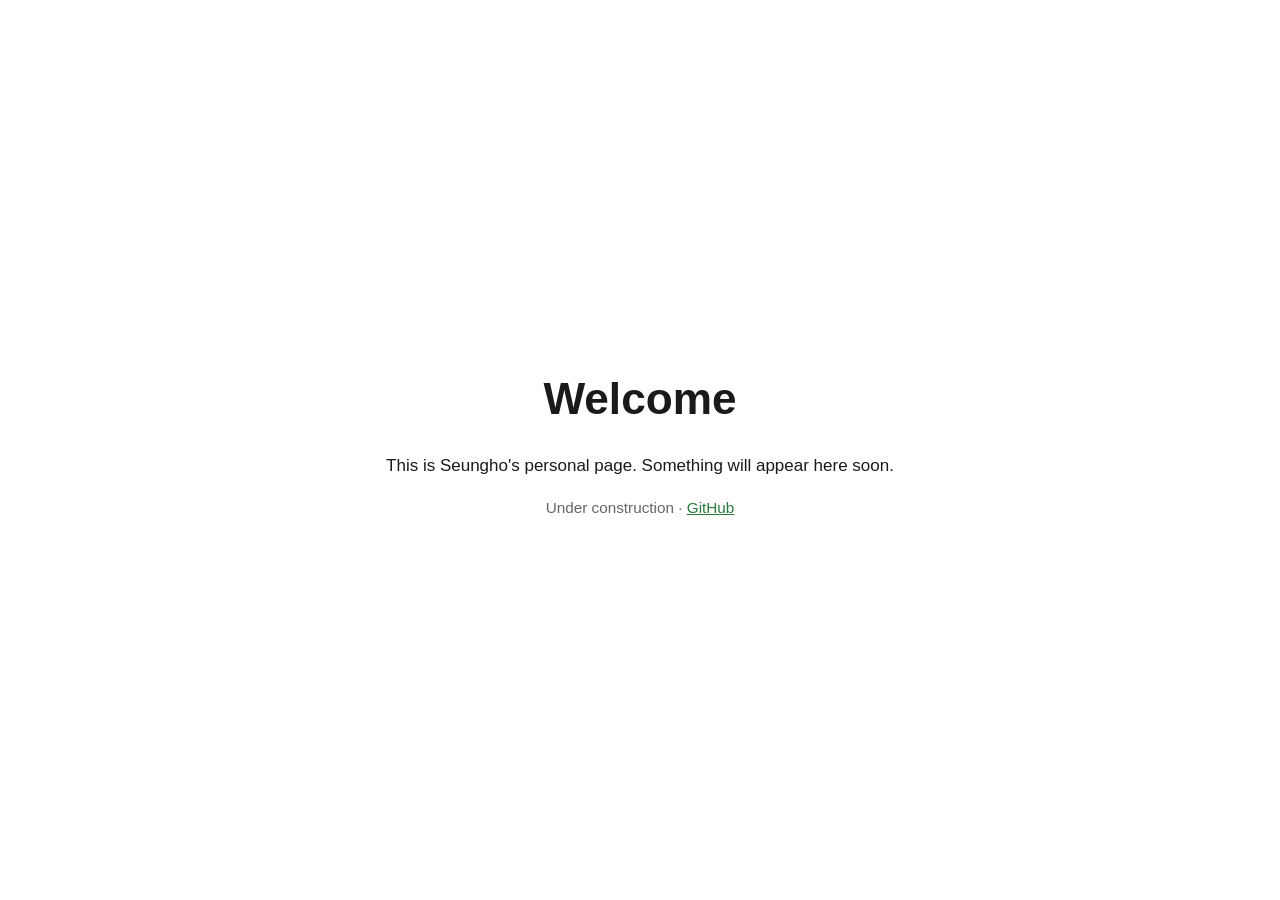
==== index.html @ 548325c8 "Replace scaffold with welcome placeholder page Co-Authored-By: Claude Fable 5.1 <noreply@anthropic.c" ====
<!doctype html>
<html lang="en">
<head>
  <meta charset="utf-8">
  <meta name="viewport" content="width=device-width, initial-scale=1">
  <title>Welcome</title>
  <link rel="stylesheet" href="style.css">
</head>
<body class="welcome">
  <main>
    <h1>Welcome</h1>
    <p>This is Seungho's personal page. Something will appear here soon.</p>
    <p class="muted">Under construction · <a href="https://github.com/wckorealsh">GitHub</a></p>
  </main>
</body>
</html>
---- style.css ----
:root {
  --bg: #ffffff;
  --fg: #1a1a1a;
  --muted: #666;
  --accent: #2b7a3d;
  --card: #f6f7f8;
  --border: #e3e5e8;
}
@media (prefers-color-scheme: dark) {
  :root {
    --bg: #111317;
    --fg: #e8e8e8;
    --muted: #9aa0a6;
    --accent: #6cc786;
    --card: #1b1e24;
    --border: #2a2e36;
  }
}

* { box-sizing: border-box; }
html { font-size: 17px; }
body {
  margin: 0;
  font-family: -apple-system, BlinkMacSystemFont, "Segoe UI", Roboto, Helvetica, Arial, sans-serif;
  line-height: 1.6;
  color: var(--fg);
  background: var(--bg);
}

header, main, footer {
  max-width: 44rem;
  margin: 0 auto;
  padding: 0 1.25rem;
}
header { padding-top: 3rem; }
h1 { margin: 0 0 .25rem; font-size: 2.2rem; }
.tagline { margin: 0 0 1rem; color: var(--muted); }
nav a { margin-right: 1.25rem; color: var(--accent); text-decoration: none; font-weight: 500; }
nav a:hover { text-decoration: underline; }

section { padding: 2rem 0 0; }
h2 { font-size: 1.35rem; margin: 0 0 .75rem; padding-bottom: .35rem; border-bottom: 1px solid var(--border); }
h3 { margin: 0 0 .25rem; font-size: 1.05rem; }
a { color: var(--accent); }

.cards { list-style: none; padding: 0; margin: 0; display: grid; gap: 1rem; grid-template-columns: repeat(auto-fit, minmax(16rem, 1fr)); }
.cards li { background: var(--card); border: 1px solid var(--border); border-radius: 8px; padding: 1rem; }
.cards p { margin: 0 0 .5rem; color: var(--muted); }

.links { list-style: none; padding: 0; margin: 0; display: flex; gap: 1.5rem; flex-wrap: wrap; }

footer { padding: 3rem 1.25rem 2rem; color: var(--muted); font-size: .9rem; }

/* welcome placeholder */
body.welcome { min-height: 100vh; display: flex; align-items: center; justify-content: center; text-align: center; }
body.welcome main { padding: 2rem 1.25rem; }
body.welcome h1 { font-size: 2.6rem; margin-bottom: .5rem; }
.muted { color: var(--muted); font-size: .9rem; }
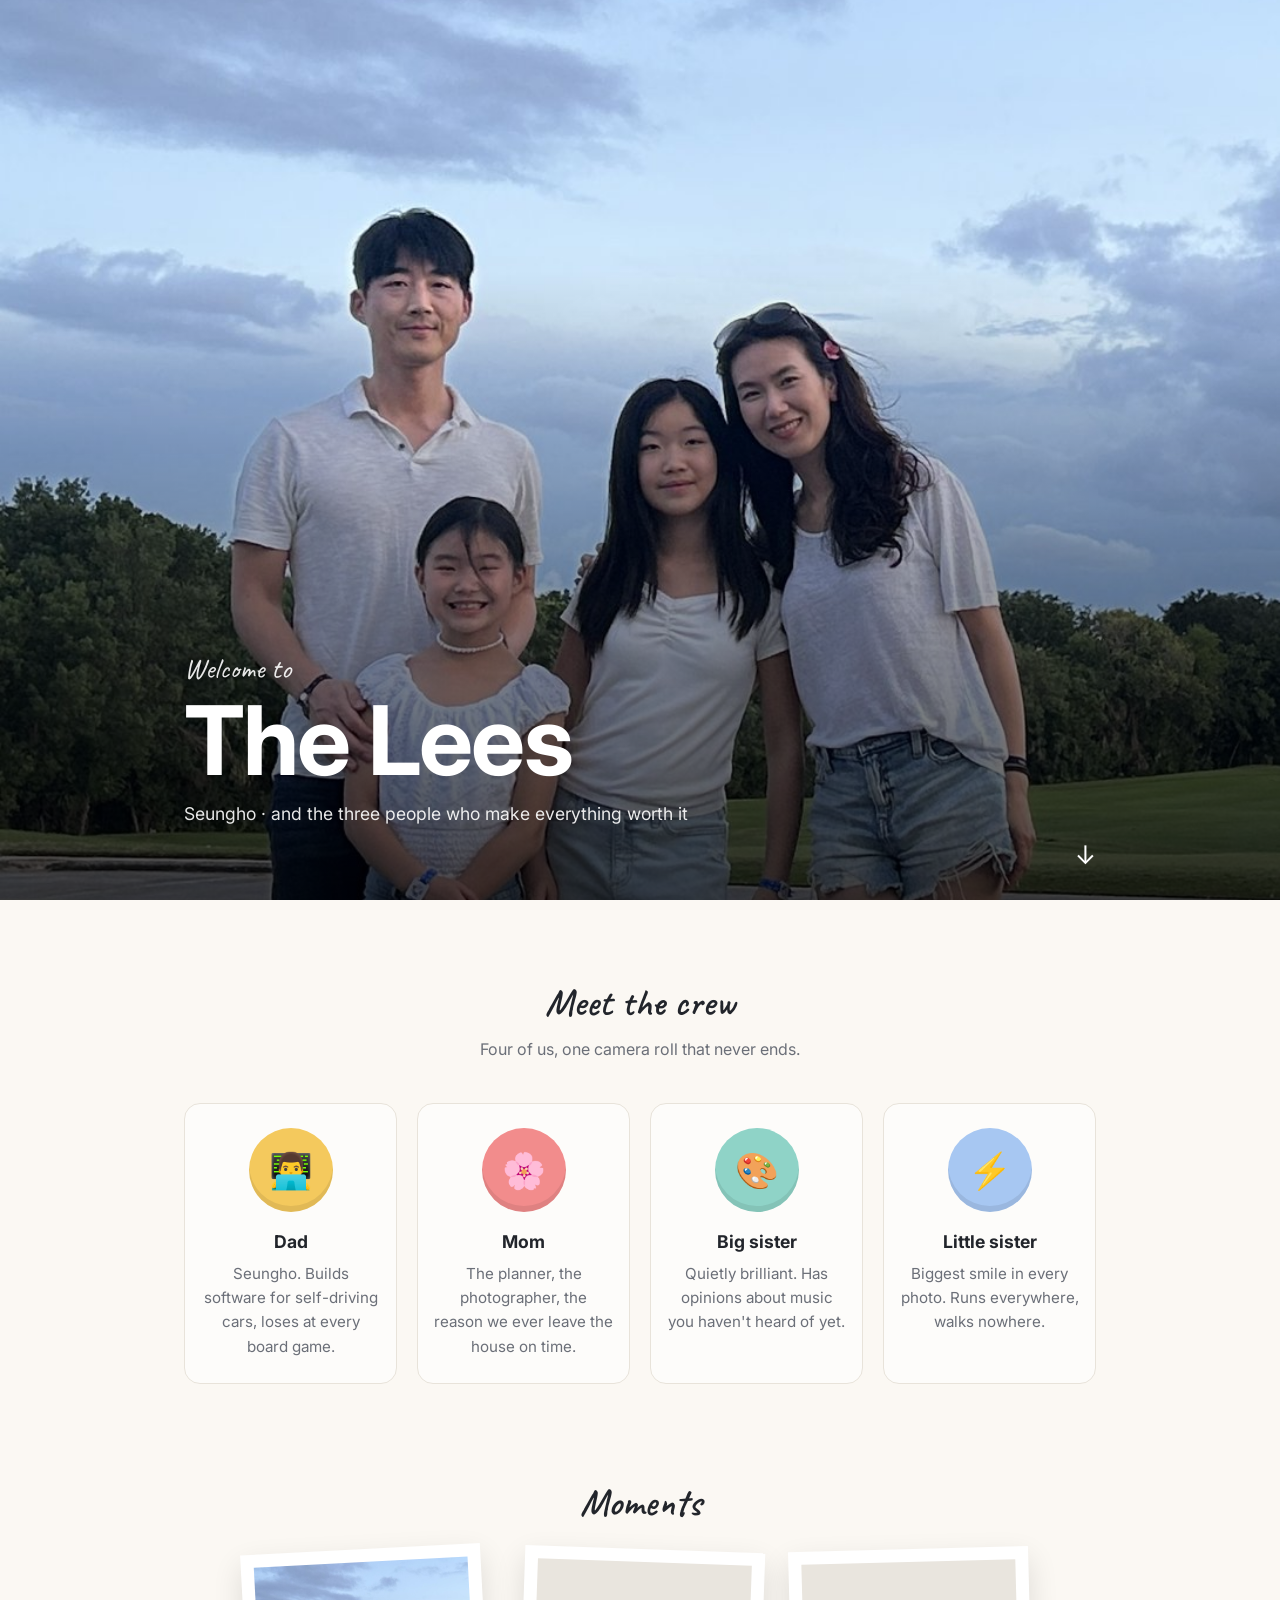
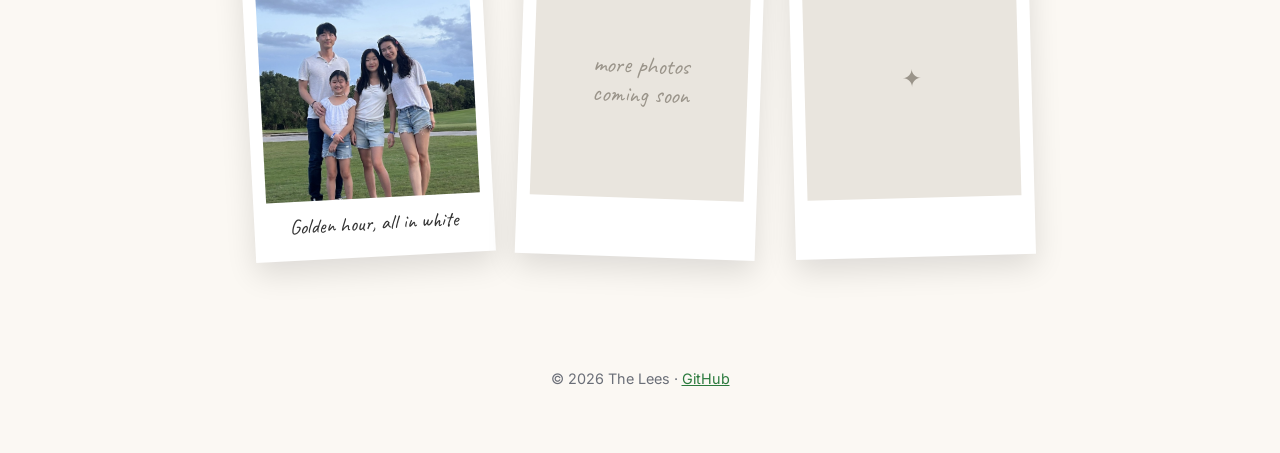
==== commit f633677c: "Add family hero page with member cards and polaroid gallery Co-Authored-By: Claude Fable 5.1 <norepl" ====
--- a/index.html
+++ b/index.html
@@ -3,14 +3,73 @@
 <head>
   <meta charset="utf-8">
   <meta name="viewport" content="width=device-width, initial-scale=1">
-  <title>Welcome</title>
+  <title>The Lees</title>
+  <meta name="description" content="Seungho's personal page — our family.">
+  <link rel="preconnect" href="https://fonts.googleapis.com">
+  <link href="https://fonts.googleapis.com/css2?family=Caveat:wght@600&family=Inter:wght@400;600&display=swap" rel="stylesheet">
   <link rel="stylesheet" href="style.css">
 </head>
-<body class="welcome">
-  <main>
-    <h1>Welcome</h1>
-    <p>This is Seungho's personal page. Something will appear here soon.</p>
-    <p class="muted">Under construction · <a href="https://github.com/wckorealsh">GitHub</a></p>
-  </main>
+<body>
+  <section class="hero">
+    <img class="hero-img" src="img/family-1.jpg" alt="Our family of four standing on a golf course at dusk">
+    <div class="hero-overlay"></div>
+    <div class="hero-text">
+      <p class="eyebrow">Welcome to</p>
+      <h1>The Lees</h1>
+      <p class="sub">Seungho · and the three people who make everything worth it</p>
+      <a class="scroll" href="#family" aria-label="Scroll down">↓</a>
+    </div>
+  </section>
+
+  <section id="family" class="family">
+    <h2><span class="script">Meet the crew</span></h2>
+    <p class="lead">Four of us, one camera roll that never ends.</p>
+
+    <ul class="members">
+      <li class="member">
+        <div class="avatar" style="--bg:#f4c95d">👨‍💻</div>
+        <h3>Dad</h3>
+        <p>Seungho. Builds software for self-driving cars, loses at every board game.</p>
+      </li>
+      <li class="member">
+        <div class="avatar" style="--bg:#f28c8c">🌸</div>
+        <h3>Mom</h3>
+        <p>The planner, the photographer, the reason we ever leave the house on time.</p>
+      </li>
+      <li class="member">
+        <div class="avatar" style="--bg:#8fd3c7">🎨</div>
+        <h3>Big sister</h3>
+        <p>Quietly brilliant. Has opinions about music you haven't heard of yet.</p>
+      </li>
+      <li class="member">
+        <div class="avatar" style="--bg:#a7c7f2">⚡</div>
+        <h3>Little sister</h3>
+        <p>Biggest smile in every photo. Runs everywhere, walks nowhere.</p>
+      </li>
+    </ul>
+  </section>
+
+  <section id="moments" class="moments">
+    <h2><span class="script">Moments</span></h2>
+    <div class="polaroids">
+      <figure class="polaroid" style="--tilt:-3deg">
+        <img src="img/family-1.jpg" alt="Family on the golf course">
+        <figcaption>Golden hour, all in white</figcaption>
+      </figure>
+      <figure class="polaroid placeholder" style="--tilt:2deg">
+        <div class="ph">more photos<br>coming soon</div>
+        <figcaption>&nbsp;</figcaption>
+      </figure>
+      <figure class="polaroid placeholder" style="--tilt:-1.5deg">
+        <div class="ph">✦</div>
+        <figcaption>&nbsp;</figcaption>
+      </figure>
+    </div>
+  </section>
+
+  <footer>
+    <p>© <span id="year"></span> The Lees · <a href="https://github.com/wckorealsh">GitHub</a></p>
+  </footer>
+  <script>document.getElementById('year').textContent = new Date().getFullYear();</script>
 </body>
 </html>
--- a/style.css
+++ b/style.css
@@ -1,58 +1,70 @@
 :root {
-  --bg: #ffffff;
-  --fg: #1a1a1a;
-  --muted: #666;
+  --bg: #fbf8f3;
+  --fg: #22252b;
+  --muted: #6b6f78;
   --accent: #2b7a3d;
-  --card: #f6f7f8;
-  --border: #e3e5e8;
+  --paper: #ffffff;
+  --border: #e8e3da;
+  --shadow: 0 12px 30px rgba(0,0,0,.12);
 }
 @media (prefers-color-scheme: dark) {
   :root {
-    --bg: #111317;
-    --fg: #e8e8e8;
-    --muted: #9aa0a6;
-    --accent: #6cc786;
-    --card: #1b1e24;
+    --bg: #14161b;
+    --fg: #ece9e3;
+    --muted: #9ea3ad;
+    --accent: #7fd296;
+    --paper: #f3f0ea;
     --border: #2a2e36;
+    --shadow: 0 12px 30px rgba(0,0,0,.5);
   }
 }
 
 * { box-sizing: border-box; }
-html { font-size: 17px; }
+html { scroll-behavior: smooth; }
 body {
   margin: 0;
-  font-family: -apple-system, BlinkMacSystemFont, "Segoe UI", Roboto, Helvetica, Arial, sans-serif;
+  font-family: Inter, -apple-system, BlinkMacSystemFont, "Segoe UI", Roboto, sans-serif;
   line-height: 1.6;
   color: var(--fg);
   background: var(--bg);
 }
+a { color: var(--accent); }
+.script { font-family: Caveat, cursive; font-size: 2.4rem; font-weight: 600; }
 
-header, main, footer {
-  max-width: 44rem;
-  margin: 0 auto;
-  padding: 0 1.25rem;
-}
-header { padding-top: 3rem; }
-h1 { margin: 0 0 .25rem; font-size: 2.2rem; }
-.tagline { margin: 0 0 1rem; color: var(--muted); }
-nav a { margin-right: 1.25rem; color: var(--accent); text-decoration: none; font-weight: 500; }
-nav a:hover { text-decoration: underline; }
+/* ---------- hero ---------- */
+.hero { position: relative; height: 100vh; min-height: 540px; overflow: hidden; display: flex; align-items: flex-end; }
+.hero-img { position: absolute; inset: 0; width: 100%; height: 100%; object-fit: cover; object-position: center 35%; animation: kenburns 18s ease-out forwards; }
+@keyframes kenburns { from { transform: scale(1.08); } to { transform: scale(1); } }
+.hero-overlay { position: absolute; inset: 0; background: linear-gradient(to top, rgba(0,0,0,.72) 0%, rgba(0,0,0,.25) 45%, rgba(0,0,0,0) 70%); }
+.hero-text { position: relative; color: #fff; padding: 0 1.5rem 4.5rem; max-width: 60rem; margin: 0 auto; width: 100%; animation: rise 1.2s ease-out both .3s; }
+@keyframes rise { from { opacity: 0; transform: translateY(18px); } to { opacity: 1; transform: none; } }
+.eyebrow { margin: 0; font-family: Caveat, cursive; font-size: 1.8rem; opacity: .9; }
+.hero h1 { margin: 0; font-size: clamp(3rem, 9vw, 6rem); line-height: 1; letter-spacing: -.02em; }
+.sub { margin: .75rem 0 0; font-size: 1.1rem; opacity: .9; max-width: 36rem; }
+.scroll { position: absolute; right: 1.5rem; bottom: 1.5rem; color: #fff; text-decoration: none; font-size: 1.6rem; animation: bob 1.8s ease-in-out infinite; }
+@keyframes bob { 0%,100% { transform: translateY(0); } 50% { transform: translateY(6px); } }
 
-section { padding: 2rem 0 0; }
-h2 { font-size: 1.35rem; margin: 0 0 .75rem; padding-bottom: .35rem; border-bottom: 1px solid var(--border); }
-h3 { margin: 0 0 .25rem; font-size: 1.05rem; }
-a { color: var(--accent); }
+/* ---------- sections ---------- */
+section.family, section.moments { max-width: 60rem; margin: 0 auto; padding: 4.5rem 1.5rem 1rem; }
+h2 { margin: 0; text-align: center; }
+.lead { text-align: center; color: var(--muted); margin: .25rem 0 2.5rem; }
 
-.cards { list-style: none; padding: 0; margin: 0; display: grid; gap: 1rem; grid-template-columns: repeat(auto-fit, minmax(16rem, 1fr)); }
-.cards li { background: var(--card); border: 1px solid var(--border); border-radius: 8px; padding: 1rem; }
-.cards p { margin: 0 0 .5rem; color: var(--muted); }
+/* member cards */
+.members { list-style: none; margin: 0; padding: 0; display: grid; gap: 1.25rem; grid-template-columns: repeat(auto-fit, minmax(13rem, 1fr)); }
+.member { text-align: center; padding: 1.5rem 1rem; border-radius: 16px; background: color-mix(in srgb, var(--paper) 55%, var(--bg)); border: 1px solid var(--border); transition: transform .25s ease, box-shadow .25s ease; }
+.member:hover { transform: translateY(-6px) rotate(-.5deg); box-shadow: var(--shadow); }
+.avatar { width: 84px; height: 84px; margin: 0 auto 1rem; border-radius: 50%; background: var(--bg, #ddd); display: grid; place-items: center; font-size: 2.2rem; box-shadow: inset 0 -6px 0 rgba(0,0,0,.08); }
+.member h3 { margin: 0 0 .35rem; font-size: 1.1rem; }
+.member p { margin: 0; color: var(--muted); font-size: .95rem; }
 
-.links { list-style: none; padding: 0; margin: 0; display: flex; gap: 1.5rem; flex-wrap: wrap; }
+/* polaroids */
+.polaroids { display: flex; flex-wrap: wrap; justify-content: center; gap: 2rem; padding: 1rem 0 3rem; }
+.polaroid { margin: 0; width: 15rem; background: var(--paper); padding: .8rem .8rem 1rem; box-shadow: var(--shadow); transform: rotate(var(--tilt, 0deg)); transition: transform .3s ease; color: #333; }
+.polaroid:hover { transform: rotate(0deg) scale(1.04); z-index: 1; }
+.polaroid img, .polaroid .ph { width: 100%; aspect-ratio: 1 / 1.1; object-fit: cover; display: block; background: #e9e5de; }
+.polaroid .ph { display: grid; place-items: center; text-align: center; color: #9a948a; font-family: Caveat, cursive; font-size: 1.5rem; line-height: 1.2; }
+.polaroid figcaption { font-family: Caveat, cursive; font-size: 1.3rem; text-align: center; margin-top: .6rem; }
 
-footer { padding: 3rem 1.25rem 2rem; color: var(--muted); font-size: .9rem; }
+footer { text-align: center; padding: 2rem 1.25rem 3rem; color: var(--muted); font-size: .9rem; }
 
-/* welcome placeholder */
-body.welcome { min-height: 100vh; display: flex; align-items: center; justify-content: center; text-align: center; }
-body.welcome main { padding: 2rem 1.25rem; }
-body.welcome h1 { font-size: 2.6rem; margin-bottom: .5rem; }
-.muted { color: var(--muted); font-size: .9rem; }
+@media (prefers-reduced-motion: reduce) { .hero-img, .hero-text, .scroll { animation: none; } }
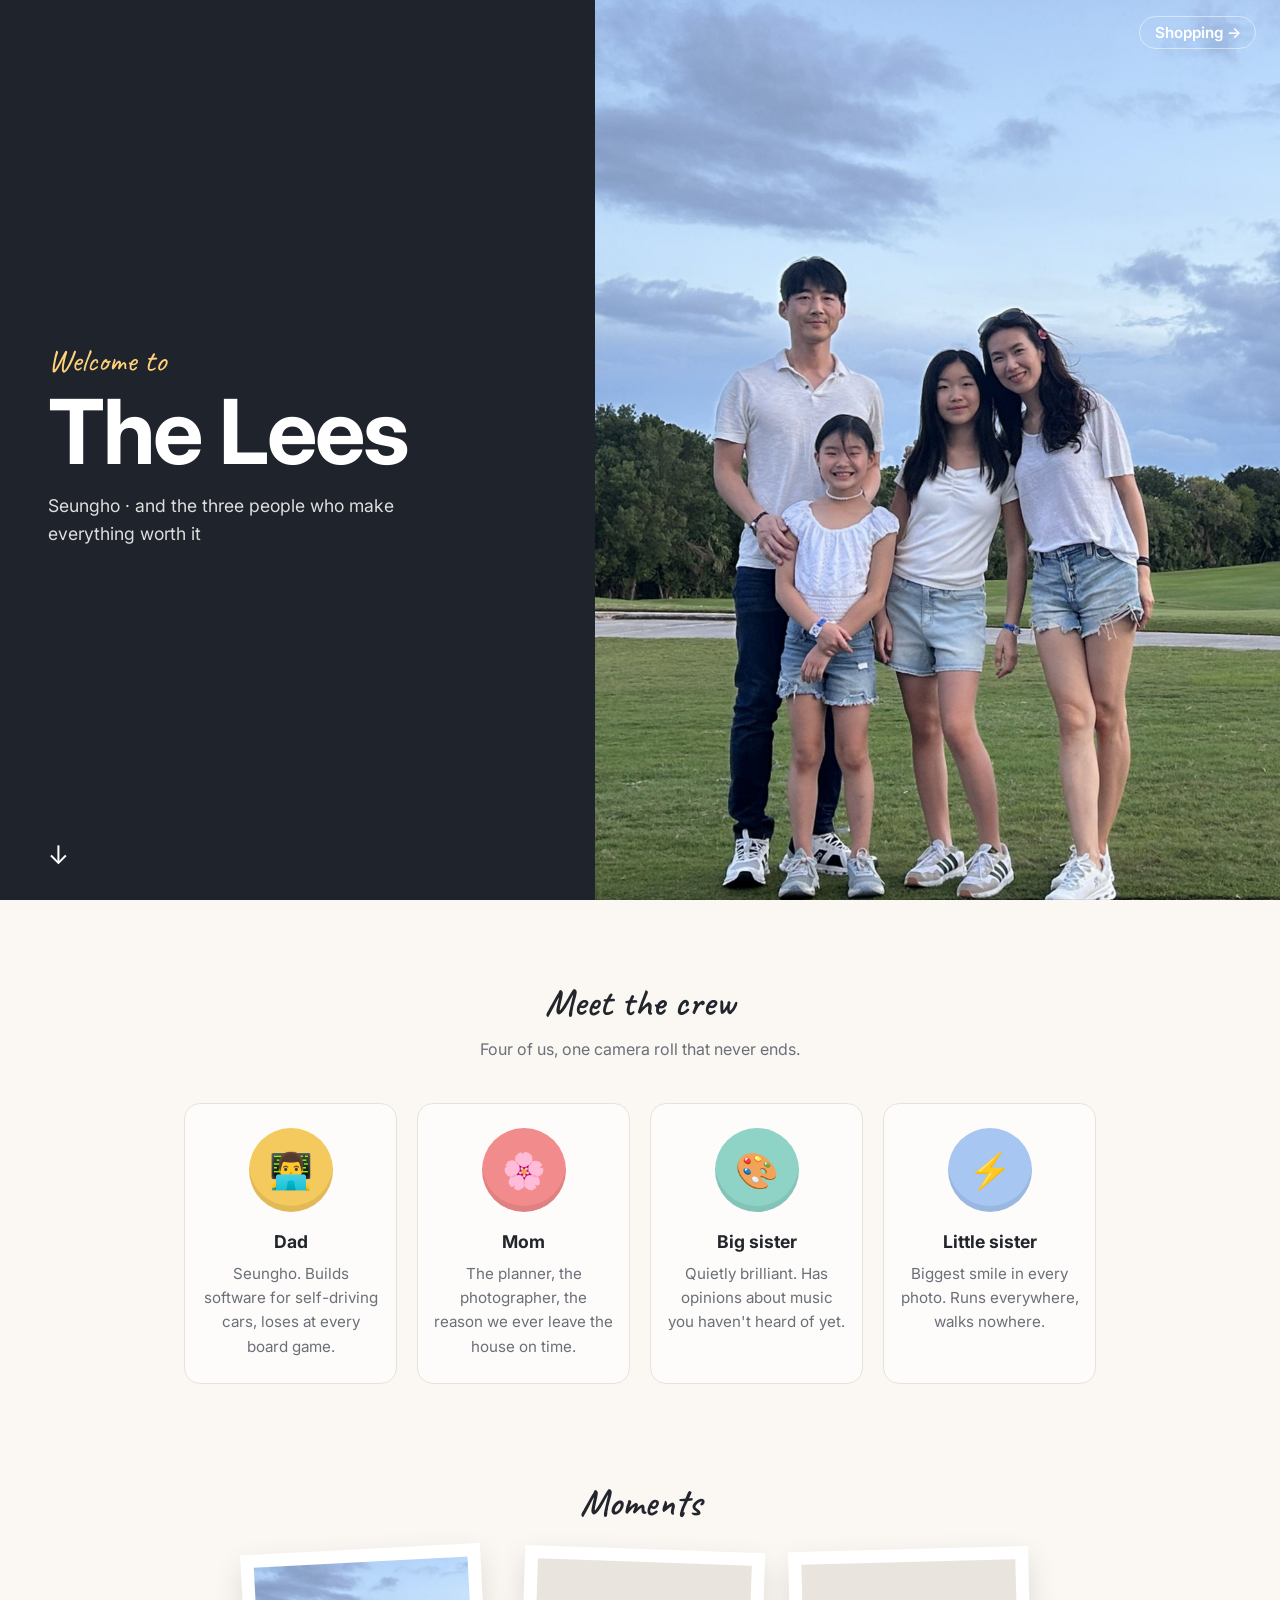
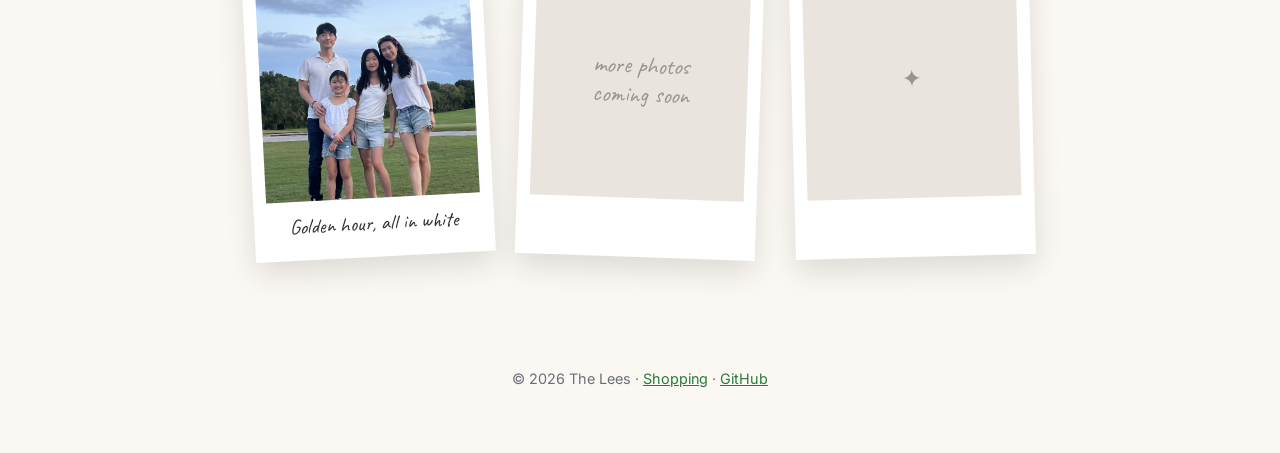
==== commit 526383c4: "Add shopping page: popular goods in Korea (3 curated tables) Co-Authored-By: Claude Fable 5.1 <norep" ====
--- a/index.html
+++ b/index.html
@@ -11,6 +11,7 @@
 </head>
 <body>
   <section class="hero">
+    <nav class="hero-nav"><a href="shopping.html">Shopping →</a></nav>
     <img class="hero-img" src="img/family-1.jpg" alt="Our family of four standing on a golf course at dusk">
     <div class="hero-overlay"></div>
     <div class="hero-text">
@@ -68,7 +69,7 @@
   </section>
 
   <footer>
-    <p>© <span id="year"></span> The Lees · <a href="https://github.com/wckorealsh">GitHub</a></p>
+    <p>© <span id="year"></span> The Lees · <a href="shopping.html">Shopping</a> · <a href="https://github.com/wckorealsh">GitHub</a></p>
   </footer>
   <script>document.getElementById('year').textContent = new Date().getFullYear();</script>
 </body>
--- a/style.css
+++ b/style.css
@@ -32,17 +32,24 @@
 .script { font-family: Caveat, cursive; font-size: 2.4rem; font-weight: 600; }
 
 /* ---------- hero ---------- */
-.hero { position: relative; height: 100vh; min-height: 540px; overflow: hidden; display: flex; align-items: flex-end; }
-.hero-img { position: absolute; inset: 0; width: 100%; height: 100%; object-fit: cover; object-position: center 35%; animation: kenburns 18s ease-out forwards; }
-@keyframes kenburns { from { transform: scale(1.08); } to { transform: scale(1); } }
-.hero-overlay { position: absolute; inset: 0; background: linear-gradient(to top, rgba(0,0,0,.72) 0%, rgba(0,0,0,.25) 45%, rgba(0,0,0,0) 70%); }
-.hero-text { position: relative; color: #fff; padding: 0 1.5rem 4.5rem; max-width: 60rem; margin: 0 auto; width: 100%; animation: rise 1.2s ease-out both .3s; }
+.hero { min-height: 100vh; display: grid; grid-template-columns: minmax(0, 1fr) minmax(0, 1.15fr); background: #1f232b; }
+.hero-img { width: 100%; height: 100%; min-height: 60vh; object-fit: cover; object-position: center 30%; grid-column: 2; grid-row: 1; animation: kenburns 18s ease-out forwards; }
+@keyframes kenburns { from { transform: scale(1.06); } to { transform: scale(1); } }
+.hero-overlay { grid-column: 2; grid-row: 1; pointer-events: none; background: linear-gradient(to right, #1f232b 0%, rgba(31,35,43,0) 14%); }
+.hero-text { grid-column: 1; grid-row: 1; color: #fff; padding: 4rem 3rem 5rem; display: flex; flex-direction: column; justify-content: center; position: relative; animation: rise 1.2s ease-out both .3s; }
 @keyframes rise { from { opacity: 0; transform: translateY(18px); } to { opacity: 1; transform: none; } }
-.eyebrow { margin: 0; font-family: Caveat, cursive; font-size: 1.8rem; opacity: .9; }
-.hero h1 { margin: 0; font-size: clamp(3rem, 9vw, 6rem); line-height: 1; letter-spacing: -.02em; }
-.sub { margin: .75rem 0 0; font-size: 1.1rem; opacity: .9; max-width: 36rem; }
-.scroll { position: absolute; right: 1.5rem; bottom: 1.5rem; color: #fff; text-decoration: none; font-size: 1.6rem; animation: bob 1.8s ease-in-out infinite; }
+.eyebrow { margin: 0; font-family: Caveat, cursive; font-size: 2rem; color: #ffd27a; }
+.hero h1 { margin: 0; font-size: clamp(3rem, 7vw, 6rem); line-height: 1; letter-spacing: -.02em; }
+.sub { margin: 1rem 0 0; font-size: 1.1rem; opacity: .85; max-width: 26rem; }
+.scroll { position: absolute; left: 3rem; bottom: 1.5rem; color: #fff; text-decoration: none; font-size: 1.6rem; animation: bob 1.8s ease-in-out infinite; }
 @keyframes bob { 0%,100% { transform: translateY(0); } 50% { transform: translateY(6px); } }
+@media (max-width: 760px) {
+  .hero { grid-template-columns: 1fr; grid-template-rows: auto auto; }
+  .hero-img, .hero-overlay { grid-column: 1; grid-row: 1; }
+  .hero-overlay { background: linear-gradient(to bottom, rgba(31,35,43,0) 70%, #1f232b 100%); }
+  .hero-text { grid-column: 1; grid-row: 2; padding: 1.5rem 1.5rem 3.5rem; }
+  .scroll { left: 1.5rem; bottom: 1rem; }
+}
 
 /* ---------- sections ---------- */
 section.family, section.moments { max-width: 60rem; margin: 0 auto; padding: 4.5rem 1.5rem 1rem; }
@@ -68,3 +75,40 @@
 footer { text-align: center; padding: 2rem 1.25rem 3rem; color: var(--muted); font-size: .9rem; }
 
 @media (prefers-reduced-motion: reduce) { .hero-img, .hero-text, .scroll { animation: none; } }
+
+/* ---------- inner pages ---------- */
+.topbar { max-width: 64rem; margin: 0 auto; padding: 1.25rem 1.5rem; display: flex; justify-content: space-between; align-items: center; }
+.topbar .brand { font-family: Caveat, cursive; font-size: 1.8rem; font-weight: 600; color: var(--fg); text-decoration: none; }
+.topbar nav a { margin-left: 1.25rem; color: var(--muted); text-decoration: none; font-weight: 600; font-size: .95rem; }
+.topbar nav a.active, .topbar nav a:hover { color: var(--accent); }
+.hero-nav { position: absolute; top: 1.25rem; right: 1.5rem; z-index: 2; }
+.hero-nav a { color: #fff; text-decoration: none; font-weight: 600; font-size: .95rem; padding: .4rem .9rem; border: 1px solid rgba(255,255,255,.5); border-radius: 999px; backdrop-filter: blur(4px); }
+.hero-nav a:hover { background: rgba(255,255,255,.15); }
+.hero { position: relative; }
+
+.shop { max-width: 64rem; margin: 0 auto; padding: 1rem 1.5rem 3rem; }
+.shop h1 { margin: 0 0 .5rem; font-size: clamp(2.2rem, 5vw, 3.2rem); letter-spacing: -.02em; }
+.eyebrow.dark { color: var(--accent); }
+.lead.left { text-align: left; max-width: 46rem; margin: 0 0 1.5rem; }
+.toc { display: flex; flex-wrap: wrap; gap: .6rem; margin-bottom: 1rem; }
+.toc a { text-decoration: none; color: var(--fg); background: color-mix(in srgb, var(--paper) 55%, var(--bg)); border: 1px solid var(--border); border-radius: 999px; padding: .4rem .9rem; font-size: .9rem; font-weight: 600; }
+.toc a:hover { border-color: var(--accent); color: var(--accent); }
+.shop section { padding: 2.5rem 0 0; }
+.shop h2 { text-align: left; }
+.note { color: var(--muted); margin: .25rem 0 1rem; max-width: 46rem; }
+
+.tablewrap { overflow-x: auto; border: 1px solid var(--border); border-radius: 12px; background: color-mix(in srgb, var(--paper) 55%, var(--bg)); }
+table { width: 100%; border-collapse: collapse; font-size: .92rem; min-width: 44rem; }
+th, td { text-align: left; padding: .75rem .9rem; vertical-align: top; border-bottom: 1px solid var(--border); }
+th { font-size: .78rem; text-transform: uppercase; letter-spacing: .06em; color: var(--muted); background: color-mix(in srgb, var(--accent) 10%, transparent); }
+tbody tr:last-child td { border-bottom: 0; }
+tbody tr:hover { background: color-mix(in srgb, var(--accent) 6%, transparent); }
+td:nth-child(1) { color: var(--muted); width: 2rem; }
+td:nth-child(2) { font-weight: 600; }
+td:nth-child(5) { white-space: nowrap; }
+
+.sources { margin-top: 3rem; }
+.sources h3 { margin: 0 0 .5rem; font-size: 1rem; color: var(--muted); }
+.sources ul { margin: 0; padding-left: 1.2rem; color: var(--muted); font-size: .88rem; columns: 2; column-gap: 2rem; }
+.sources li { break-inside: avoid; margin-bottom: .25rem; }
+@media (max-width: 760px) { .sources ul { columns: 1; } }
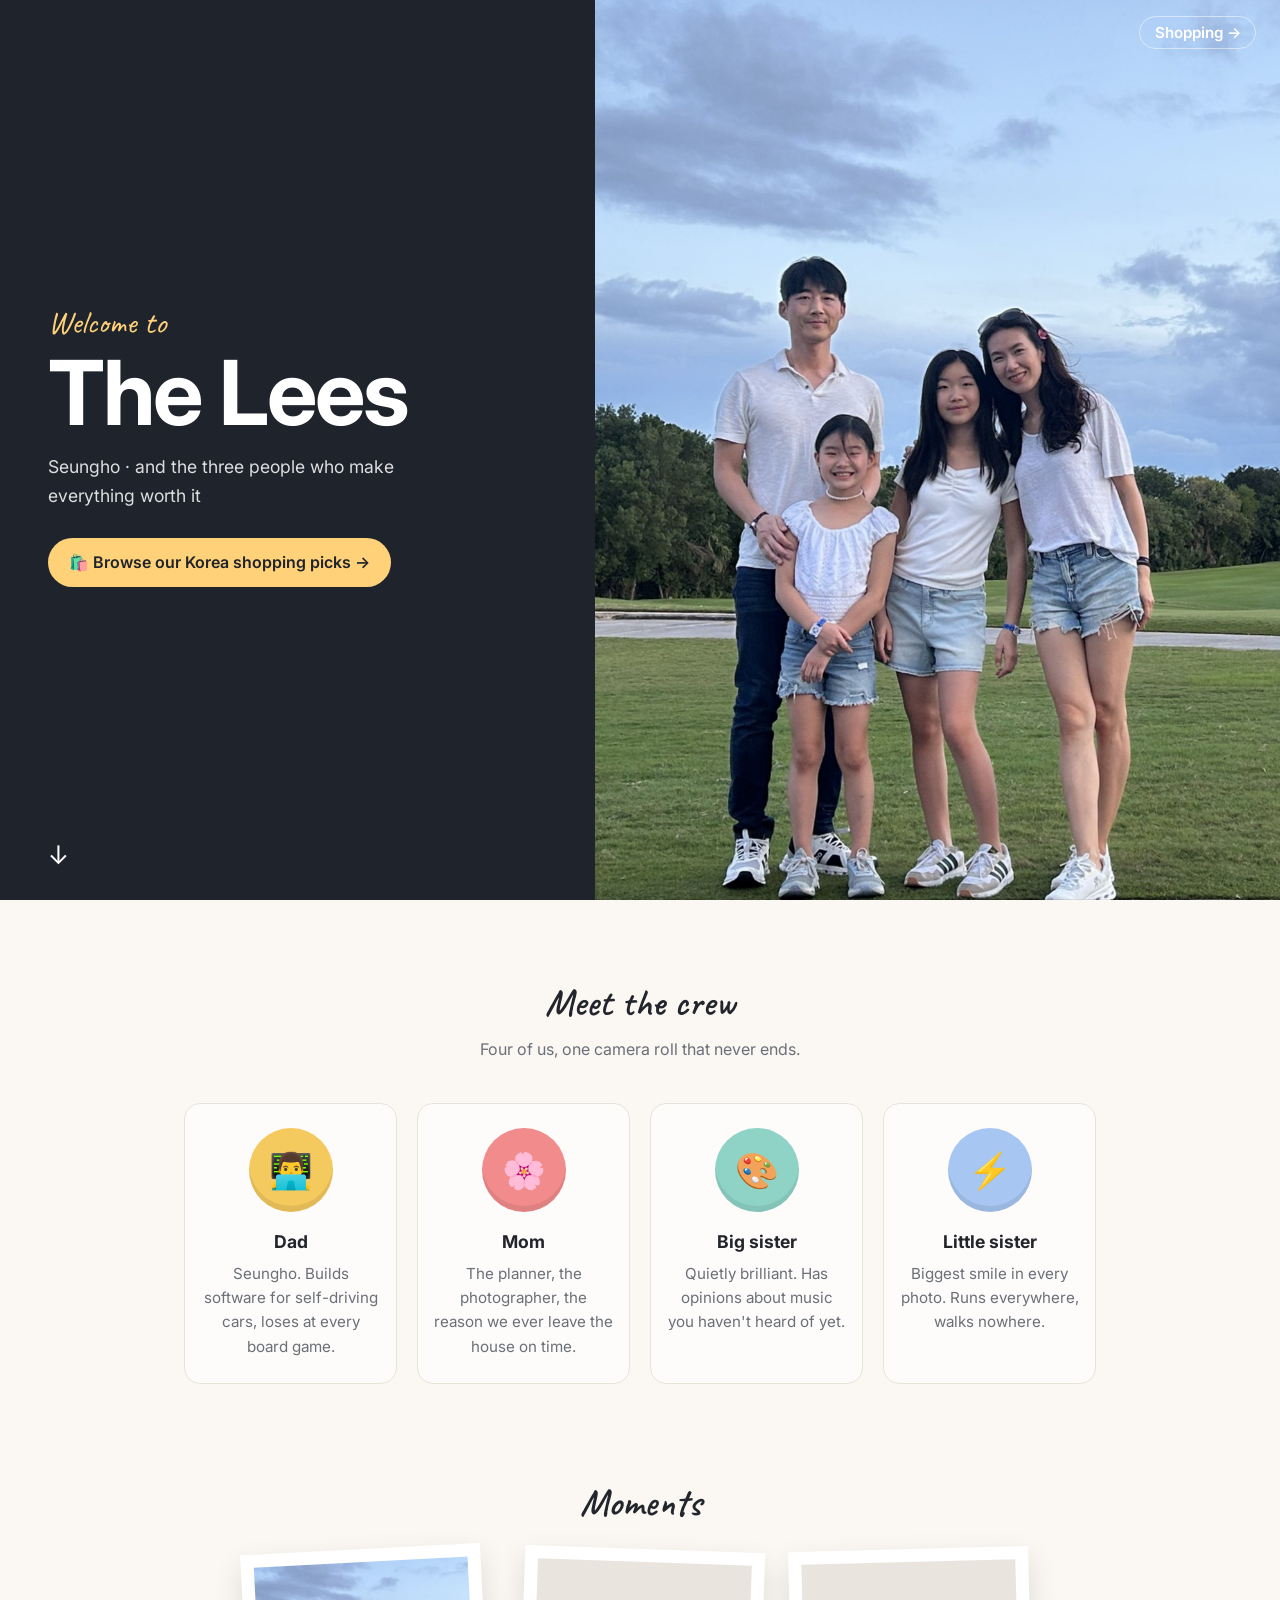
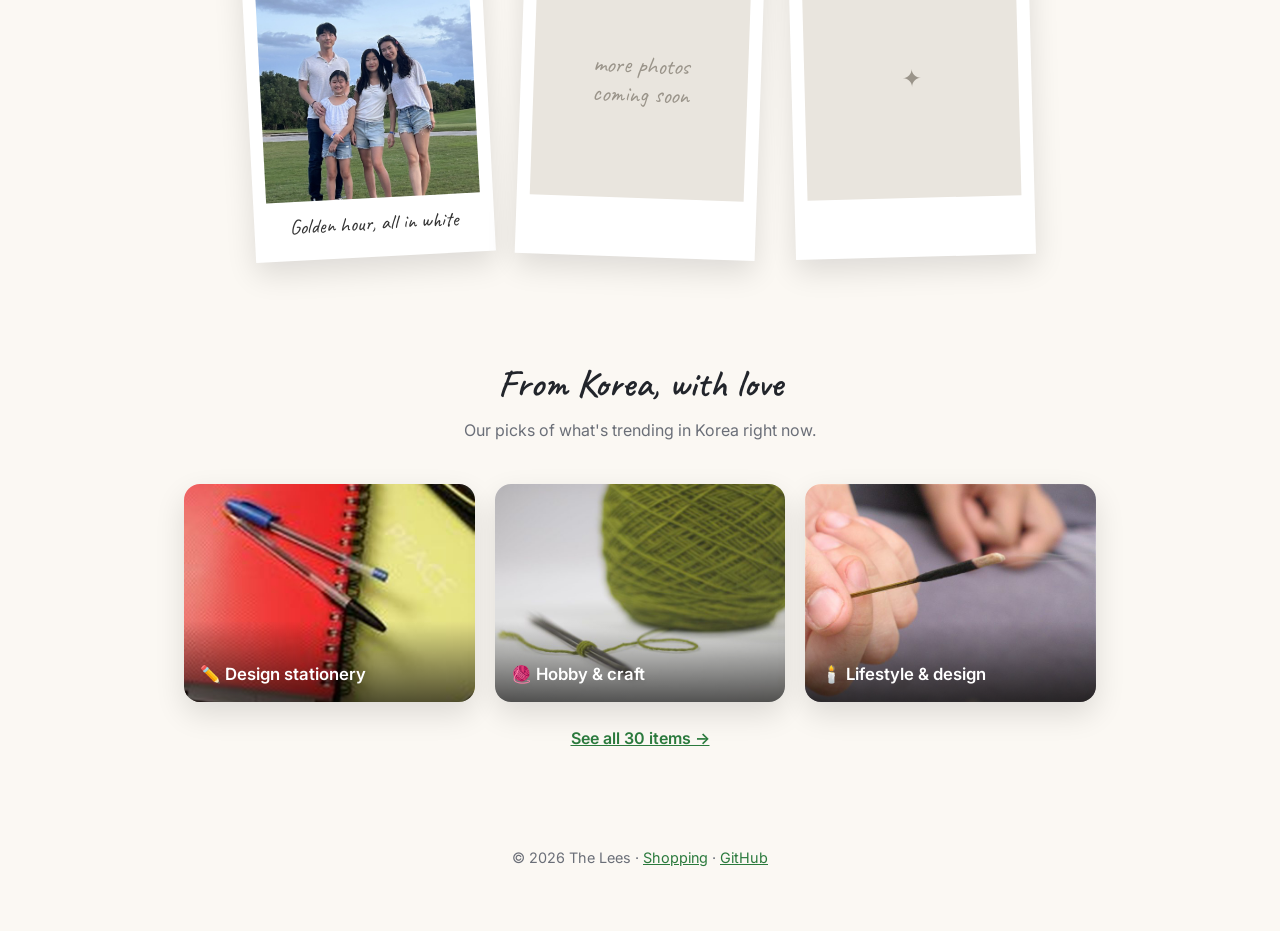
==== commit 15710eb9: "Add shopping CTA button and teaser section to front page Co-Authored-By: Claude Fable 5.1 <noreply@a" ====
--- a/index.html
+++ b/index.html
@@ -18,6 +18,7 @@
       <p class="eyebrow">Welcome to</p>
       <h1>The Lees</h1>
       <p class="sub">Seungho · and the three people who make everything worth it</p>
+      <a class="cta" href="shopping.html">🛍️ Browse our Korea shopping picks →</a>
       <a class="scroll" href="#family" aria-label="Scroll down">↓</a>
     </div>
   </section>
@@ -68,6 +69,17 @@
     </div>
   </section>
 
+  <section id="shop-teaser" class="teaser">
+    <h2><span class="script">From Korea, with love</span></h2>
+    <p class="lead">Our picks of what's trending in Korea right now.</p>
+    <div class="teaser-grid">
+      <a href="shopping.html#stationery"><img src="img/shop/s3.jpg" alt=""><span>✏️ Design stationery</span></a>
+      <a href="shopping.html#craft"><img src="img/shop/c1.jpg" alt=""><span>🧶 Hobby &amp; craft</span></a>
+      <a href="shopping.html#lifestyle"><img src="img/shop/l3.jpg" alt=""><span>🕯️ Lifestyle &amp; design</span></a>
+    </div>
+    <p class="teaser-more"><a href="shopping.html">See all 30 items →</a></p>
+  </section>
+
   <footer>
     <p>© <span id="year"></span> The Lees · <a href="shopping.html">Shopping</a> · <a href="https://github.com/wckorealsh">GitHub</a></p>
   </footer>
--- a/style.css
+++ b/style.css
@@ -41,6 +41,8 @@
 .eyebrow { margin: 0; font-family: Caveat, cursive; font-size: 2rem; color: #ffd27a; }
 .hero h1 { margin: 0; font-size: clamp(3rem, 7vw, 6rem); line-height: 1; letter-spacing: -.02em; }
 .sub { margin: 1rem 0 0; font-size: 1.1rem; opacity: .85; max-width: 26rem; }
+.cta { display: inline-block; margin-top: 1.75rem; align-self: flex-start; background: #ffd27a; color: #1f232b; text-decoration: none; font-weight: 600; padding: .75rem 1.3rem; border-radius: 999px; transition: transform .2s, box-shadow .2s; }
+.cta:hover { transform: translateY(-2px); box-shadow: 0 8px 20px rgba(255,210,122,.35); }
 .scroll { position: absolute; left: 3rem; bottom: 1.5rem; color: #fff; text-decoration: none; font-size: 1.6rem; animation: bob 1.8s ease-in-out infinite; }
 @keyframes bob { 0%,100% { transform: translateY(0); } 50% { transform: translateY(6px); } }
 @media (max-width: 760px) {
@@ -72,6 +74,13 @@
 .polaroid .ph { display: grid; place-items: center; text-align: center; color: #9a948a; font-family: Caveat, cursive; font-size: 1.5rem; line-height: 1.2; }
 .polaroid figcaption { font-family: Caveat, cursive; font-size: 1.3rem; text-align: center; margin-top: .6rem; }
 
+.teaser { max-width: 60rem; margin: 0 auto; padding: 2rem 1.5rem 3rem; }
+.teaser-grid { display: grid; gap: 1.25rem; grid-template-columns: repeat(auto-fit, minmax(14rem, 1fr)); }
+.teaser-grid a { position: relative; display: block; aspect-ratio: 4 / 3; border-radius: 16px; overflow: hidden; text-decoration: none; box-shadow: var(--shadow); }
+.teaser-grid img { width: 100%; height: 100%; object-fit: cover; display: block; transition: transform .5s ease; }
+.teaser-grid a:hover img { transform: scale(1.06); }
+.teaser-grid span { position: absolute; inset: auto 0 0 0; padding: 2.5rem 1rem .9rem; color: #fff; font-weight: 600; font-size: 1.05rem; background: linear-gradient(to top, rgba(0,0,0,.65), rgba(0,0,0,0)); }
+.teaser-more { text-align: center; margin: 1.5rem 0 0; font-weight: 600; }
 footer { text-align: center; padding: 2rem 1.25rem 3rem; color: var(--muted); font-size: .9rem; }
 
 @media (prefers-reduced-motion: reduce) { .hero-img, .hero-text, .scroll { animation: none; } }
@@ -97,18 +106,34 @@
 .shop h2 { text-align: left; }
 .note { color: var(--muted); margin: .25rem 0 1rem; max-width: 46rem; }
 
-.tablewrap { overflow-x: auto; border: 1px solid var(--border); border-radius: 12px; background: color-mix(in srgb, var(--paper) 55%, var(--bg)); }
-table { width: 100%; border-collapse: collapse; font-size: .92rem; min-width: 44rem; }
-th, td { text-align: left; padding: .75rem .9rem; vertical-align: top; border-bottom: 1px solid var(--border); }
-th { font-size: .78rem; text-transform: uppercase; letter-spacing: .06em; color: var(--muted); background: color-mix(in srgb, var(--accent) 10%, transparent); }
-tbody tr:last-child td { border-bottom: 0; }
-tbody tr:hover { background: color-mix(in srgb, var(--accent) 6%, transparent); }
-td:nth-child(1) { color: var(--muted); width: 2rem; }
-td:nth-child(2) { font-weight: 600; }
-td:nth-child(5) { white-space: nowrap; }
+/* product cards */
+.cat-head { display: flex; align-items: baseline; gap: .8rem; }
+.count { white-space: nowrap; color: var(--muted); font-size: .85rem; font-weight: 600; background: color-mix(in srgb, var(--accent) 12%, transparent); border-radius: 999px; padding: .15rem .7rem; }
+.grid { display: grid; gap: 1.5rem 1.25rem; grid-template-columns: repeat(auto-fill, minmax(15rem, 1fr)); margin-top: 1.25rem; }
+.card { background: color-mix(in srgb, var(--paper) 55%, var(--bg)); border: 1px solid var(--border); border-radius: 16px; overflow: hidden; display: flex; flex-direction: column; transition: transform .25s ease, box-shadow .25s ease; }
+.card:hover { transform: translateY(-5px); box-shadow: var(--shadow); }
+.card-img { position: relative; aspect-ratio: 4 / 3; overflow: hidden; background: #e9e5de; }
+.card-img img { width: 100%; height: 100%; object-fit: cover; display: block; transition: transform .5s ease; }
+.card:hover .card-img img { transform: scale(1.05); }
+.badge { position: absolute; top: .7rem; left: .7rem; z-index: 1; font-size: .72rem; font-weight: 600; letter-spacing: .04em; padding: .2rem .6rem; border-radius: 999px; background: rgba(255,255,255,.92); color: #333; }
+.badge.hot { background: var(--accent); color: #fff; }
+.card-body { padding: .9rem 1rem 1rem; display: flex; flex-direction: column; gap: .3rem; flex: 1; }
+.brand { margin: 0; font-size: .74rem; text-transform: uppercase; letter-spacing: .08em; color: var(--muted); font-weight: 600; }
+.card h3 { margin: 0; font-size: 1.02rem; line-height: 1.3; }
+.why { margin: 0; color: var(--muted); font-size: .86rem; line-height: 1.45; display: -webkit-box; -webkit-line-clamp: 2; -webkit-box-orient: vertical; overflow: hidden; }
+.card-foot { display: flex; justify-content: space-between; align-items: center; margin-top: auto; padding-top: .5rem; }
+.price { font-weight: 600; font-size: 1.02rem; color: var(--accent); }
+.cart { width: 2rem; height: 2rem; border-radius: 50%; border: 1px solid var(--border); display: grid; place-items: center; color: var(--muted); font-size: .95rem; transition: all .2s; }
+.card:hover .cart { border-color: var(--accent); color: var(--accent); }
+.where { margin: 0; display: flex; flex-wrap: wrap; gap: .3rem; }
+.where span { font-size: .7rem; color: var(--muted); background: color-mix(in srgb, var(--fg) 6%, transparent); border-radius: 6px; padding: .1rem .45rem; }
+@media (max-width: 480px) { .grid { grid-template-columns: repeat(2, 1fr); gap: 1rem .75rem; } .price { font-size: .9rem; } .card h3 { font-size: .95rem; } .card-body { padding: .7rem .75rem .85rem; } .why { display: none; } .cart { display: none; } }
 
 .sources { margin-top: 3rem; }
 .sources h3 { margin: 0 0 .5rem; font-size: 1rem; color: var(--muted); }
 .sources ul { margin: 0; padding-left: 1.2rem; color: var(--muted); font-size: .88rem; columns: 2; column-gap: 2rem; }
 .sources li { break-inside: avoid; margin-bottom: .25rem; }
 @media (max-width: 760px) { .sources ul { columns: 1; } }
+.note.small { font-size: .85rem; }
+.credits ul { columns: 3; font-size: .78rem; }
+@media (max-width: 760px) { .credits ul { columns: 1; } }
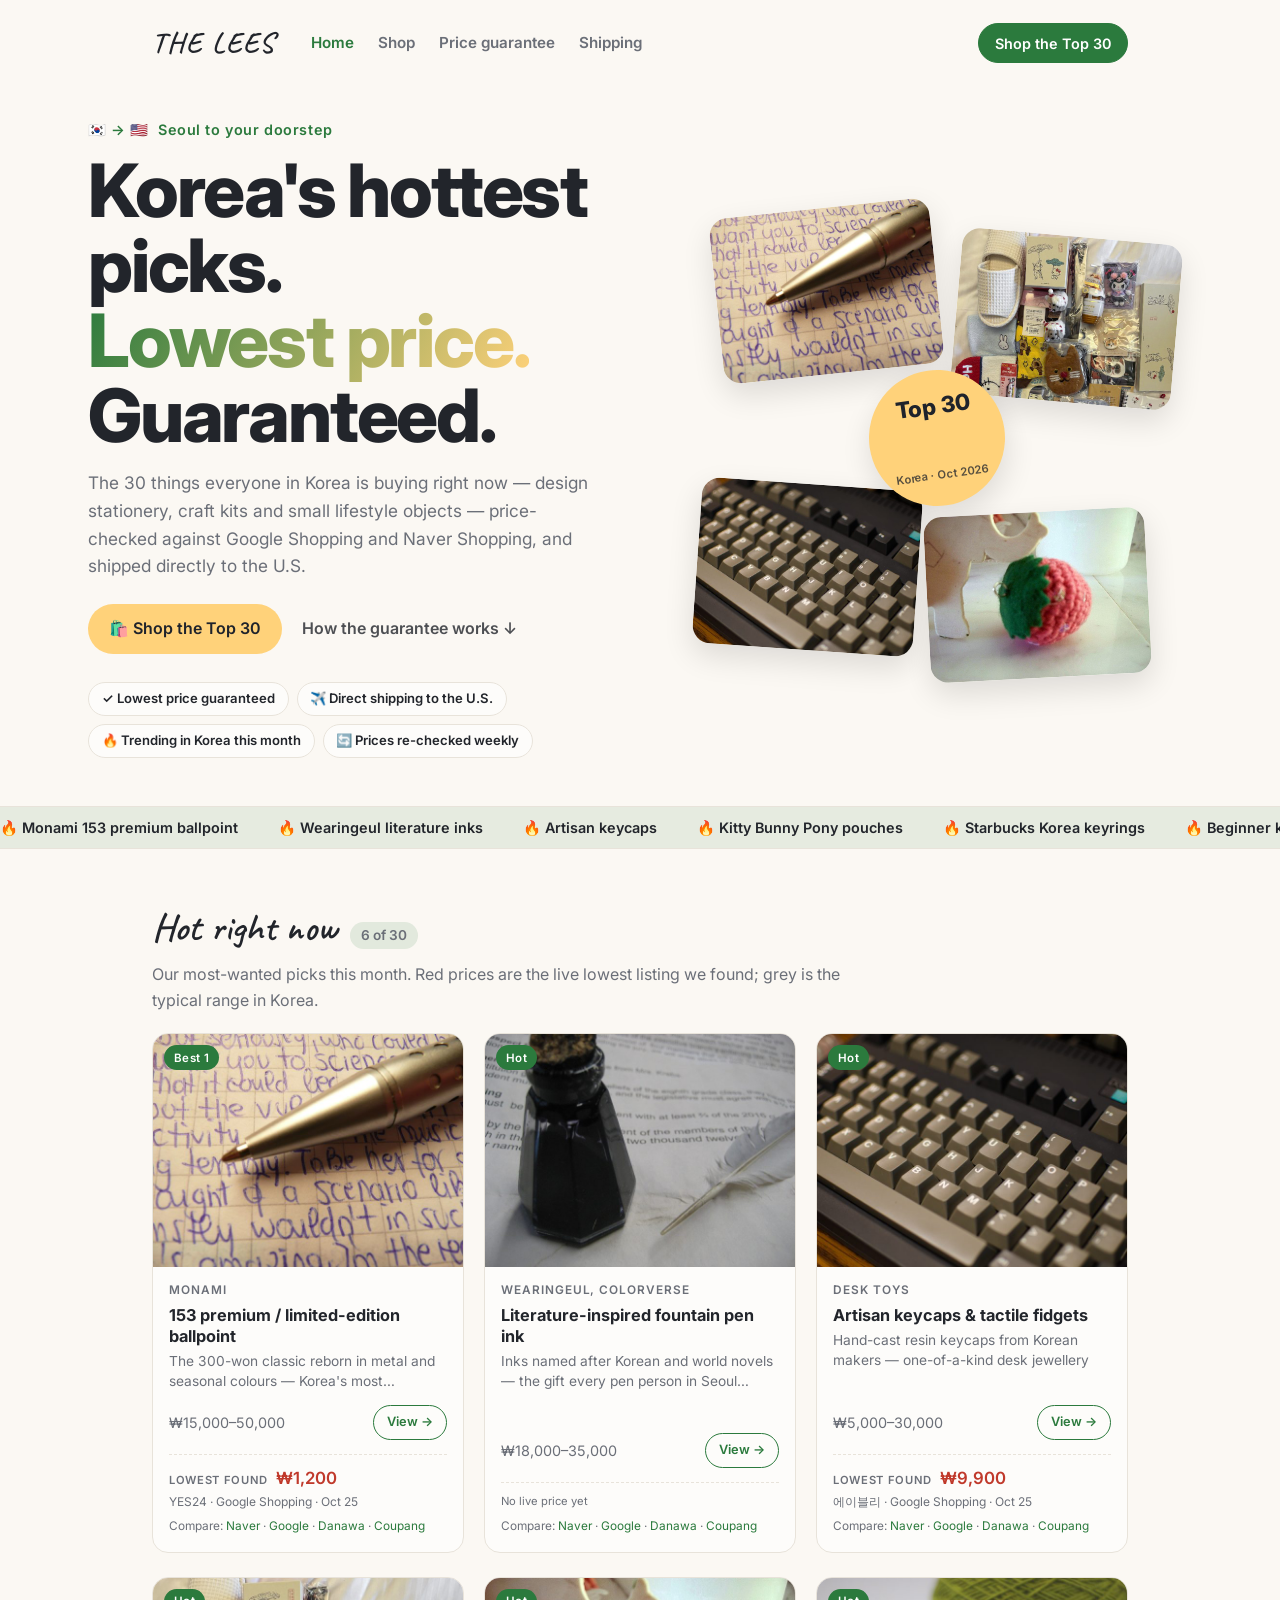
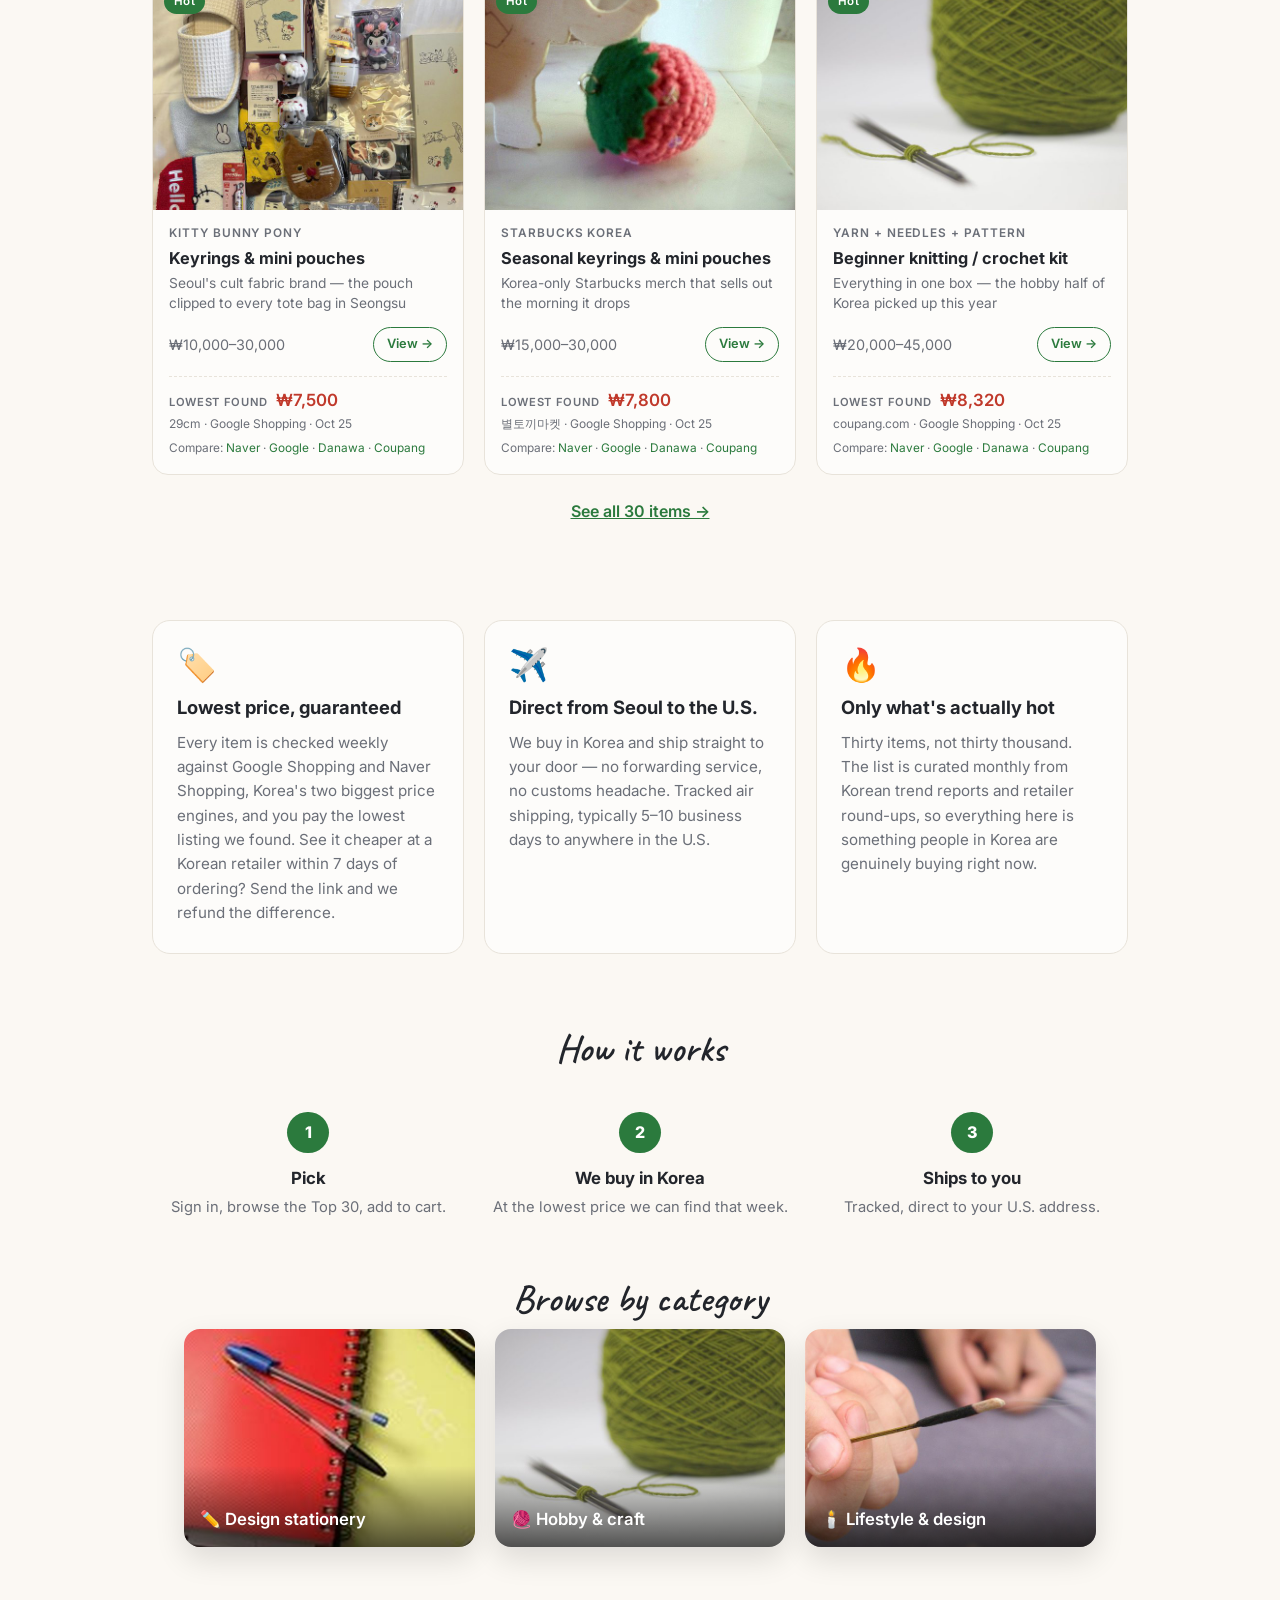
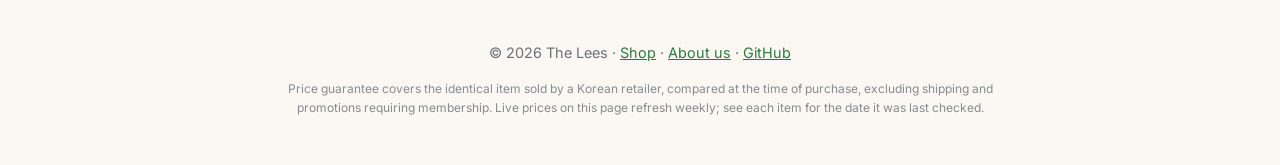
==== commit e0921724: "Turn the homepage into a storefront Lead with Korea's trending Top 30, a lowest-price guarantee (pri" ====
--- a/index.html
+++ b/index.html
@@ -3,86 +3,156 @@
 <head>
   <meta charset="utf-8">
   <meta name="viewport" content="width=device-width, initial-scale=1">
-  <title>The Lees</title>
-  <meta name="description" content="Seungho's personal page — our family.">
+  <title>The Lees · Korea's hottest picks, lowest price guaranteed, shipped to the U.S.</title>
+  <meta name="description" content="The most popular design stationery, craft kits and lifestyle goods in Korea right now — lowest price guaranteed, shipped directly from Seoul to your door in the U.S.">
   <link rel="preconnect" href="https://fonts.googleapis.com">
-  <link href="https://fonts.googleapis.com/css2?family=Caveat:wght@600&family=Inter:wght@400;600&display=swap" rel="stylesheet">
+  <link href="https://fonts.googleapis.com/css2?family=Caveat:wght@600&family=Inter:wght@400;600;800&display=swap" rel="stylesheet">
   <link rel="stylesheet" href="style.css">
 </head>
-<body>
-  <section class="hero">
-    <nav class="hero-nav"><a href="shopping.html">Shopping →</a></nav>
-    <img class="hero-img" src="img/family-1.jpg" alt="Our family of four standing on a golf course at dusk">
-    <div class="hero-overlay"></div>
-    <div class="hero-text">
-      <p class="eyebrow">Welcome to</p>
-      <h1>The Lees</h1>
-      <p class="sub">Seungho · and the three people who make everything worth it</p>
-      <a class="cta" href="shopping.html">🛍️ Browse our Korea shopping picks →</a>
-      <a class="scroll" href="#family" aria-label="Scroll down">↓</a>
+<body class="home">
+  <header class="topbar">
+    <a class="brand" href="index.html">The Lees</a>
+    <nav>
+      <a href="index.html" class="active">Home</a>
+      <a href="shopping.html">Shop</a>
+      <a href="#guarantee">Price guarantee</a>
+      <a href="#shipping">Shipping</a>
+    </nav>
+    <a class="btn primary" href="shopping.html">Shop the Top 30</a>
+  </header>
+
+  <section class="store-hero">
+    <div class="store-hero-text">
+      <p class="kicker">🇰🇷 → 🇺🇸 &nbsp;Seoul to your doorstep</p>
+      <h1>Korea's hottest picks.<br><span class="hl">Lowest price.</span><br>Guaranteed.</h1>
+      <p class="sub">The 30 things everyone in Korea is buying right now — design stationery, craft kits and small lifestyle objects — price-checked against Google Shopping and Naver Shopping, and shipped directly to the U.S.</p>
+      <div class="hero-actions">
+        <a class="cta" href="shopping.html">🛍️ Shop the Top 30</a>
+        <a class="ghost" href="#guarantee">How the guarantee works ↓</a>
+      </div>
+      <ul class="trust">
+        <li>✓ Lowest price guaranteed</li>
+        <li>✈️ Direct shipping to the U.S.</li>
+        <li>🔥 Trending in Korea this month</li>
+        <li>🔄 Prices re-checked weekly</li>
+      </ul>
+    </div>
+    <div class="store-hero-art" aria-hidden="true">
+      <img class="float a" src="img/shop/s1.jpg" alt="">
+      <img class="float b" src="img/shop/l6.jpg" alt="">
+      <img class="float c" src="img/shop/c8.jpg" alt="">
+      <img class="float d" src="img/shop/l9.jpg" alt="">
+      <span class="sticker">Top 30<br><small>Korea · Oct 2026</small></span>
     </div>
   </section>
 
-  <section id="family" class="family">
-    <h2><span class="script">Meet the crew</span></h2>
-    <p class="lead">Four of us, one camera roll that never ends.</p>
+  <div class="ticker" aria-hidden="true">
+    <div class="ticker-track">
+      <span>🔥 Monami 153 premium ballpoint</span><span>🔥 Wearingeul literature inks</span><span>🔥 Artisan keycaps</span><span>🔥 Kitty Bunny Pony pouches</span><span>🔥 Starbucks Korea keyrings</span><span>🔥 Beginner knitting kits</span><span>🔥 29edition incense</span><span>🔥 Appree leaf sticky notes</span>
+      <span>🔥 Monami 153 premium ballpoint</span><span>🔥 Wearingeul literature inks</span><span>🔥 Artisan keycaps</span><span>🔥 Kitty Bunny Pony pouches</span><span>🔥 Starbucks Korea keyrings</span><span>🔥 Beginner knitting kits</span><span>🔥 29edition incense</span><span>🔥 Appree leaf sticky notes</span>
+    </div>
+  </div>
 
-    <ul class="members">
-      <li class="member">
-        <div class="avatar" style="--bg:#f4c95d">👨‍💻</div>
-        <h3>Dad</h3>
-        <p>Seungho. Builds software for self-driving cars, loses at every board game.</p>
-      </li>
-      <li class="member">
-        <div class="avatar" style="--bg:#f28c8c">🌸</div>
-        <h3>Mom</h3>
-        <p>The planner, the photographer, the reason we ever leave the house on time.</p>
-      </li>
-      <li class="member">
-        <div class="avatar" style="--bg:#8fd3c7">🎨</div>
-        <h3>Big sister</h3>
-        <p>Quietly brilliant. Has opinions about music you haven't heard of yet.</p>
-      </li>
-      <li class="member">
-        <div class="avatar" style="--bg:#a7c7f2">⚡</div>
-        <h3>Little sister</h3>
-        <p>Biggest smile in every photo. Runs everywhere, walks nowhere.</p>
-      </li>
-    </ul>
+  <section id="hot" class="shop">
+    <div class="cat-head">
+      <h2><span class="script">Hot right now</span></h2>
+      <span class="count">6 of 30</span>
+    </div>
+    <p class="note">Our most-wanted picks this month. Red prices are the live lowest listing we found; grey is the typical range in Korea.</p>
+    <div class="grid">
+      <article class="card" data-id="s1">
+        <div class="card-img"><span class="badge hot">Best 1</span><img src="img/shop/s1.jpg" alt="" loading="lazy" width="640" height="480"></div>
+        <div class="card-body">
+          <p class="brand">Monami</p><h3>153 premium / limited-edition ballpoint</h3>
+          <p class="why">The 300-won classic reborn in metal and seasonal colours — Korea's most collectible pen</p>
+          <div class="card-foot"><span class="price">₩15,000–50,000</span><a class="add" href="shopping.html#stationery">View →</a></div>
+        </div>
+      </article>
+      <article class="card" data-id="s7">
+        <div class="card-img"><span class="badge hot">Hot</span><img src="img/shop/s7.jpg" alt="" loading="lazy" width="640" height="480"></div>
+        <div class="card-body">
+          <p class="brand">Wearingeul, Colorverse</p><h3>Literature-inspired fountain pen ink</h3>
+          <p class="why">Inks named after Korean and world novels — the gift every pen person in Seoul wants</p>
+          <div class="card-foot"><span class="price">₩18,000–35,000</span><a class="add" href="shopping.html#stationery">View →</a></div>
+        </div>
+      </article>
+      <article class="card" data-id="c8">
+        <div class="card-img"><span class="badge hot">Hot</span><img src="img/shop/c8.jpg" alt="" loading="lazy" width="640" height="480"></div>
+        <div class="card-body">
+          <p class="brand">Desk toys</p><h3>Artisan keycaps &amp; tactile fidgets</h3>
+          <p class="why">Hand-cast resin keycaps from Korean makers — one-of-a-kind desk jewellery</p>
+          <div class="card-foot"><span class="price">₩5,000–30,000</span><a class="add" href="shopping.html#craft">View →</a></div>
+        </div>
+      </article>
+      <article class="card" data-id="l6">
+        <div class="card-img"><span class="badge hot">Hot</span><img src="img/shop/l6.jpg" alt="" loading="lazy" width="640" height="480"></div>
+        <div class="card-body">
+          <p class="brand">Kitty Bunny Pony</p><h3>Keyrings &amp; mini pouches</h3>
+          <p class="why">Seoul's cult fabric brand — the pouch clipped to every tote bag in Seongsu</p>
+          <div class="card-foot"><span class="price">₩10,000–30,000</span><a class="add" href="shopping.html#lifestyle">View →</a></div>
+        </div>
+      </article>
+      <article class="card" data-id="l9">
+        <div class="card-img"><span class="badge hot">Hot</span><img src="img/shop/l9.jpg" alt="" loading="lazy" width="640" height="480"></div>
+        <div class="card-body">
+          <p class="brand">Starbucks Korea</p><h3>Seasonal keyrings &amp; mini pouches</h3>
+          <p class="why">Korea-only Starbucks merch that sells out the morning it drops</p>
+          <div class="card-foot"><span class="price">₩15,000–30,000</span><a class="add" href="shopping.html#lifestyle">View →</a></div>
+        </div>
+      </article>
+      <article class="card" data-id="c1">
+        <div class="card-img"><span class="badge hot">Hot</span><img src="img/shop/c1.jpg" alt="" loading="lazy" width="640" height="480"></div>
+        <div class="card-body">
+          <p class="brand">Yarn + needles + pattern</p><h3>Beginner knitting / crochet kit</h3>
+          <p class="why">Everything in one box — the hobby half of Korea picked up this year</p>
+          <div class="card-foot"><span class="price">₩20,000–45,000</span><a class="add" href="shopping.html#craft">View →</a></div>
+        </div>
+      </article>
+    </div>
+    <p class="teaser-more"><a href="shopping.html">See all 30 items →</a></p>
   </section>
 
-  <section id="moments" class="moments">
-    <h2><span class="script">Moments</span></h2>
-    <div class="polaroids">
-      <figure class="polaroid" style="--tilt:-3deg">
-        <img src="img/family-1.jpg" alt="Family on the golf course">
-        <figcaption>Golden hour, all in white</figcaption>
-      </figure>
-      <figure class="polaroid placeholder" style="--tilt:2deg">
-        <div class="ph">more photos<br>coming soon</div>
-        <figcaption>&nbsp;</figcaption>
-      </figure>
-      <figure class="polaroid placeholder" style="--tilt:-1.5deg">
-        <div class="ph">✦</div>
-        <figcaption>&nbsp;</figcaption>
-      </figure>
+  <section id="guarantee" class="pillars">
+    <div class="pillar">
+      <div class="pillar-icon">🏷️</div>
+      <h3>Lowest price, guaranteed</h3>
+      <p>Every item is checked weekly against Google Shopping and Naver Shopping, Korea's two biggest price engines, and you pay the lowest listing we found. See it cheaper at a Korean retailer within 7 days of ordering? Send the link and we refund the difference.</p>
+    </div>
+    <div class="pillar" id="shipping">
+      <div class="pillar-icon">✈️</div>
+      <h3>Direct from Seoul to the U.S.</h3>
+      <p>We buy in Korea and ship straight to your door — no forwarding service, no customs headache. Tracked air shipping, typically 5–10 business days to anywhere in the U.S.</p>
+    </div>
+    <div class="pillar">
+      <div class="pillar-icon">🔥</div>
+      <h3>Only what's actually hot</h3>
+      <p>Thirty items, not thirty thousand. The list is curated monthly from Korean trend reports and retailer round-ups, so everything here is something people in Korea are genuinely buying right now.</p>
     </div>
   </section>
 
-  <section id="shop-teaser" class="teaser">
-    <h2><span class="script">From Korea, with love</span></h2>
-    <p class="lead">Our picks of what's trending in Korea right now.</p>
+  <section class="steps">
+    <h2><span class="script">How it works</span></h2>
+    <ol>
+      <li><span class="num">1</span><h3>Pick</h3><p>Sign in, browse the Top 30, add to cart.</p></li>
+      <li><span class="num">2</span><h3>We buy in Korea</h3><p>At the lowest price we can find that week.</p></li>
+      <li><span class="num">3</span><h3>Ships to you</h3><p>Tracked, direct to your U.S. address.</p></li>
+    </ol>
+  </section>
+
+  <section class="teaser">
+    <h2><span class="script">Browse by category</span></h2>
     <div class="teaser-grid">
       <a href="shopping.html#stationery"><img src="img/shop/s3.jpg" alt=""><span>✏️ Design stationery</span></a>
       <a href="shopping.html#craft"><img src="img/shop/c1.jpg" alt=""><span>🧶 Hobby &amp; craft</span></a>
       <a href="shopping.html#lifestyle"><img src="img/shop/l3.jpg" alt=""><span>🕯️ Lifestyle &amp; design</span></a>
     </div>
-    <p class="teaser-more"><a href="shopping.html">See all 30 items →</a></p>
   </section>
 
   <footer>
-    <p>© <span id="year"></span> The Lees · <a href="shopping.html">Shopping</a> · <a href="https://github.com/wckorealsh">GitHub</a></p>
+    <p>© <span id="year"></span> The Lees · <a href="shopping.html">Shop</a> · <a href="family.html">About us</a> · <a href="https://github.com/wckorealsh">GitHub</a></p>
+    <p class="fine">Price guarantee covers the identical item sold by a Korean retailer, compared at the time of purchase, excluding shipping and promotions requiring membership. Live prices on this page refresh weekly; see each item for the date it was last checked.</p>
   </footer>
   <script>document.getElementById('year').textContent = new Date().getFullYear();</script>
+  <script src="js/prices.js"></script>
 </body>
 </html>
--- a/style.css
+++ b/style.css
@@ -100,7 +100,7 @@
 .eyebrow.dark { color: var(--accent); }
 .lead.left { text-align: left; max-width: 46rem; margin: 0 0 1.5rem; }
 .toc { display: flex; flex-wrap: wrap; gap: .6rem; margin-bottom: 1rem; }
-.toc a { text-decoration: none; color: var(--fg); background: color-mix(in srgb, var(--paper) 55%, var(--bg)); border: 1px solid var(--border); border-radius: 999px; padding: .4rem .9rem; font-size: .9rem; font-weight: 600; }
+.toc a { text-decoration: none; color: var(--fg); background: color-mix(in srgb, var(--fg) 7%, transparent); border: 1px solid var(--border); border-radius: 999px; padding: .4rem .9rem; font-size: .9rem; font-weight: 600; }
 .toc a:hover { border-color: var(--accent); color: var(--accent); }
 .shop section { padding: 2.5rem 0 0; }
 .shop h2 { text-align: left; }
@@ -137,3 +137,110 @@
 .note.small { font-size: .85rem; }
 .credits ul { columns: 3; font-size: .78rem; }
 @media (max-width: 760px) { .credits ul { columns: 1; } }
+
+/* ---------- account + cart ---------- */
+.topbar { gap: 1rem; }
+.acct { display: flex; align-items: center; gap: .6rem; font-size: .9rem; margin-left: auto; }
+.topbar nav { margin-left: auto; }
+.topbar nav + .acct { margin-left: 0; }
+.btn { font: inherit; font-weight: 600; font-size: .9rem; padding: .45rem 1rem; border-radius: 999px; border: 1px solid var(--border); background: var(--paper); color: #22252b; cursor: pointer; }
+.btn.primary { background: var(--accent); border-color: var(--accent); color: #fff; }
+.btn.google { width: 100%; }
+.link { font: inherit; background: none; border: 0; color: var(--accent); cursor: pointer; padding: 0; font-weight: 600; }
+.link.small { font-size: .82rem; font-weight: 400; margin-top: .9rem; }
+.icon-btn { position: relative; font: inherit; font-size: 1.2rem; background: none; border: 0; cursor: pointer; color: var(--fg); padding: .2rem .3rem; }
+.pill { position: absolute; top: -.3rem; right: -.4rem; background: var(--accent); color: #fff; font-size: .65rem; font-weight: 600; border-radius: 999px; min-width: 1.1rem; height: 1.1rem; display: grid; place-items: center; padding: 0 .25rem; }
+#user-name { color: var(--muted); }
+.banner { max-width: 64rem; margin: 0 auto; padding: .6rem 1.5rem; color: #8a5a00; background: #fff3d6; border-radius: 10px; font-size: .88rem; }
+.add { font: inherit; font-size: .8rem; font-weight: 600; padding: .4rem .8rem; border-radius: 999px; border: 1px solid var(--accent); background: transparent; color: var(--accent); cursor: pointer; transition: all .2s; }
+.add:hover, .add.done { background: var(--accent); color: #fff; }
+
+dialog { border: 0; border-radius: 16px; padding: 1.5rem; width: min(22rem, 92vw); background: var(--paper); color: #22252b; box-shadow: var(--shadow); }
+dialog::backdrop { background: rgba(0,0,0,.45); }
+dialog h3 { margin: 0 0 1rem; }
+dialog input { width: 100%; font: inherit; padding: .6rem .8rem; border: 1px solid #ddd; border-radius: 10px; margin-bottom: .6rem; background: #fff; color: #22252b; }
+dialog .or { text-align: center; color: #888; font-size: .8rem; margin: .8rem 0; }
+dialog .row { display: flex; justify-content: space-between; align-items: center; margin-top: .4rem; }
+dialog .err { color: #c0392b; font-size: .85rem; min-height: 1.2em; margin: 0 0 .4rem; }
+
+#backdrop { position: fixed; inset: 0; background: rgba(0,0,0,.4); z-index: 20; }
+.drawer { position: fixed; top: 0; right: 0; height: 100vh; width: min(24rem, 100vw); background: var(--bg); color: var(--fg); z-index: 21; transform: translateX(100%); transition: transform .3s ease; display: flex; flex-direction: column; padding: 1.25rem; box-shadow: var(--shadow); }
+.drawer.open { transform: none; }
+.drawer header { display: flex; justify-content: space-between; align-items: center; }
+.drawer header h3 { margin: 0; }
+#cart-list { list-style: none; margin: 0; padding: 0; flex: 1; overflow-y: auto; }
+#cart-list li { display: grid; grid-template-columns: 56px 1fr auto auto; gap: .7rem; align-items: center; padding: .7rem 0; border-bottom: 1px solid var(--border); }
+#cart-list img { width: 56px; height: 56px; object-fit: cover; border-radius: 8px; }
+#cart-list h4 { margin: 0; font-size: .9rem; line-height: 1.25; }
+#cart-list .price { font-size: .82rem; }
+.qty { display: flex; align-items: center; gap: .3rem; }
+.qty button, .rm { font: inherit; width: 1.6rem; height: 1.6rem; border-radius: 50%; border: 1px solid var(--border); background: var(--paper); color: #22252b; cursor: pointer; }
+.rm { color: var(--muted); border: 0; background: none; font-size: 1.2rem; }
+.drawer footer { display: flex; justify-content: space-between; padding: 1rem 0 .3rem; font-size: 1.05rem; border-top: 2px solid var(--border); margin-top: .5rem; color: var(--fg); }
+@media (max-width: 760px) { .topbar { flex-wrap: wrap; } #user-name { display: none; } }
+[hidden] { display: none !important; }
+
+/* live price block */
+.deal { border-top: 1px dashed var(--border); margin-top: .6rem; padding-top: .6rem; display: flex; flex-direction: column; gap: .35rem; }
+.deal-best { display: grid; grid-template-columns: auto 1fr; gap: 0 .5rem; align-items: baseline; text-decoration: none; color: inherit; }
+.deal-label { font-size: .7rem; text-transform: uppercase; letter-spacing: .06em; color: var(--muted); font-weight: 600; }
+.deal-label.muted { font-weight: 400; text-transform: none; letter-spacing: 0; }
+.deal-price { font-weight: 600; font-size: 1.05rem; color: #c0392b; }
+.deal-meta { grid-column: 1 / -1; font-size: .75rem; color: var(--muted); }
+.deal-best:hover .deal-price { text-decoration: underline; }
+.deal-compare { font-size: .74rem; color: var(--muted); }
+.deal-compare a { color: var(--accent); text-decoration: none; }
+.deal-compare a:hover { text-decoration: underline; }
+.price { color: var(--muted); font-weight: 400; font-size: .9rem; }
+@media (max-width: 480px) { .deal-compare { display: none; } }
+
+/* ---------- storefront home ---------- */
+.home .topbar .btn.primary { text-decoration: none; margin-left: auto; white-space: nowrap; }
+.home .topbar nav { margin-left: 0; }
+.store-hero { max-width: 72rem; margin: 0 auto; padding: 2rem 1.5rem 3rem; display: grid; grid-template-columns: minmax(0, 1.1fr) minmax(0, 1fr); gap: 2rem; align-items: center; }
+.store-hero-text { animation: rise 1s ease-out both .1s; }
+.kicker { margin: 0 0 .75rem; font-weight: 600; color: var(--accent); letter-spacing: .04em; font-size: .9rem; }
+.store-hero h1 { margin: 0; font-size: clamp(2.6rem, 6vw, 4.6rem); line-height: 1.02; letter-spacing: -.03em; font-weight: 800; }
+.store-hero .hl { background: linear-gradient(120deg, var(--accent), #ffd27a); -webkit-background-clip: text; background-clip: text; color: transparent; }
+.store-hero .sub { opacity: 1; color: var(--muted); max-width: 32rem; font-size: 1.08rem; }
+.hero-actions { display: flex; flex-wrap: wrap; gap: .75rem 1.25rem; align-items: center; margin-top: 1.5rem; }
+.hero-actions .cta { margin-top: 0; }
+.ghost { color: var(--fg); text-decoration: none; font-weight: 600; opacity: .8; }
+.ghost:hover { opacity: 1; color: var(--accent); }
+.trust { list-style: none; margin: 1.75rem 0 0; padding: 0; display: flex; flex-wrap: wrap; gap: .5rem; }
+.trust li { font-size: .82rem; font-weight: 600; padding: .35rem .8rem; border-radius: 999px; border: 1px solid var(--border); background: color-mix(in srgb, var(--paper) 55%, var(--bg)); }
+.store-hero-art { position: relative; aspect-ratio: 1; max-width: 30rem; margin: 0 auto; width: 100%; }
+.store-hero-art .float { position: absolute; width: 46%; aspect-ratio: 4 / 3; object-fit: cover; border-radius: 18px; box-shadow: var(--shadow); animation: drift 7s ease-in-out infinite; }
+.store-hero-art .a { top: 2%; left: 4%; transform: rotate(-6deg); }
+.store-hero-art .b { top: 8%; right: 0; transform: rotate(5deg); animation-delay: -2s; }
+.store-hero-art .c { bottom: 6%; left: 0; transform: rotate(4deg); animation-delay: -4s; }
+.store-hero-art .d { bottom: 0; right: 6%; transform: rotate(-3deg); animation-delay: -1s; }
+@keyframes drift { 0%, 100% { translate: 0 0; } 50% { translate: 0 -10px; } }
+.sticker { position: absolute; top: 50%; left: 50%; translate: -50% -50%; width: 8.5rem; height: 8.5rem; border-radius: 50%; display: grid; place-items: center; text-align: center; background: #ffd27a; color: #1f232b; font-weight: 800; font-size: 1.4rem; line-height: 1.05; box-shadow: var(--shadow); rotate: -8deg; }
+.sticker small { display: block; font-weight: 600; font-size: .7rem; margin-top: .3rem; opacity: .75; }
+.ticker { overflow: hidden; border-top: 1px solid var(--border); border-bottom: 1px solid var(--border); background: color-mix(in srgb, var(--accent) 10%, transparent); padding: .55rem 0; }
+.ticker-track { display: flex; gap: 2.5rem; width: max-content; animation: ticker 40s linear infinite; font-weight: 600; font-size: .9rem; white-space: nowrap; }
+@keyframes ticker { to { transform: translateX(-50%); } }
+.home .shop { padding-top: 3rem; }
+.home .add { text-decoration: none; }
+.pillars { max-width: 64rem; margin: 0 auto; padding: 3rem 1.5rem 1rem; display: grid; gap: 1.25rem; grid-template-columns: repeat(auto-fit, minmax(16rem, 1fr)); }
+.pillar { padding: 1.75rem 1.5rem; border-radius: 18px; border: 1px solid var(--border); background: color-mix(in srgb, var(--paper) 55%, var(--bg)); }
+.pillar-icon { font-size: 2rem; line-height: 1; margin-bottom: .75rem; }
+.pillar h3 { margin: 0 0 .5rem; font-size: 1.15rem; }
+.pillar p { margin: 0; color: var(--muted); font-size: .95rem; }
+.steps { max-width: 64rem; margin: 0 auto; padding: 3rem 1.5rem 1rem; }
+.steps ol { list-style: none; margin: 2rem 0 0; padding: 0; display: grid; gap: 1.25rem; grid-template-columns: repeat(auto-fit, minmax(14rem, 1fr)); counter-reset: step; }
+.steps li { text-align: center; }
+.num { display: grid; place-items: center; width: 2.6rem; height: 2.6rem; margin: 0 auto .75rem; border-radius: 50%; background: var(--accent); color: #fff; font-weight: 800; }
+.steps h3 { margin: 0 0 .25rem; font-size: 1.05rem; }
+.steps p { margin: 0; color: var(--muted); font-size: .92rem; }
+.fine { max-width: 48rem; margin: .75rem auto 0; font-size: .75rem; opacity: .8; }
+@media (max-width: 860px) {
+  .store-hero { grid-template-columns: 1fr; padding-top: 1rem; }
+  .store-hero-art { max-width: 22rem; order: -1; }
+  .home .topbar nav a:not(:first-child):not(:nth-child(2)) { display: none; }
+}
+@media (prefers-reduced-motion: reduce) { .store-hero-art .float, .ticker-track, .store-hero-text { animation: none; } }
+.home .add { white-space: nowrap; }
+@media (max-width: 480px) { .home .add { padding: .3rem .55rem; font-size: .72rem; } }
+@media (prefers-color-scheme: dark) { .btn.primary { color: #14161b; } }
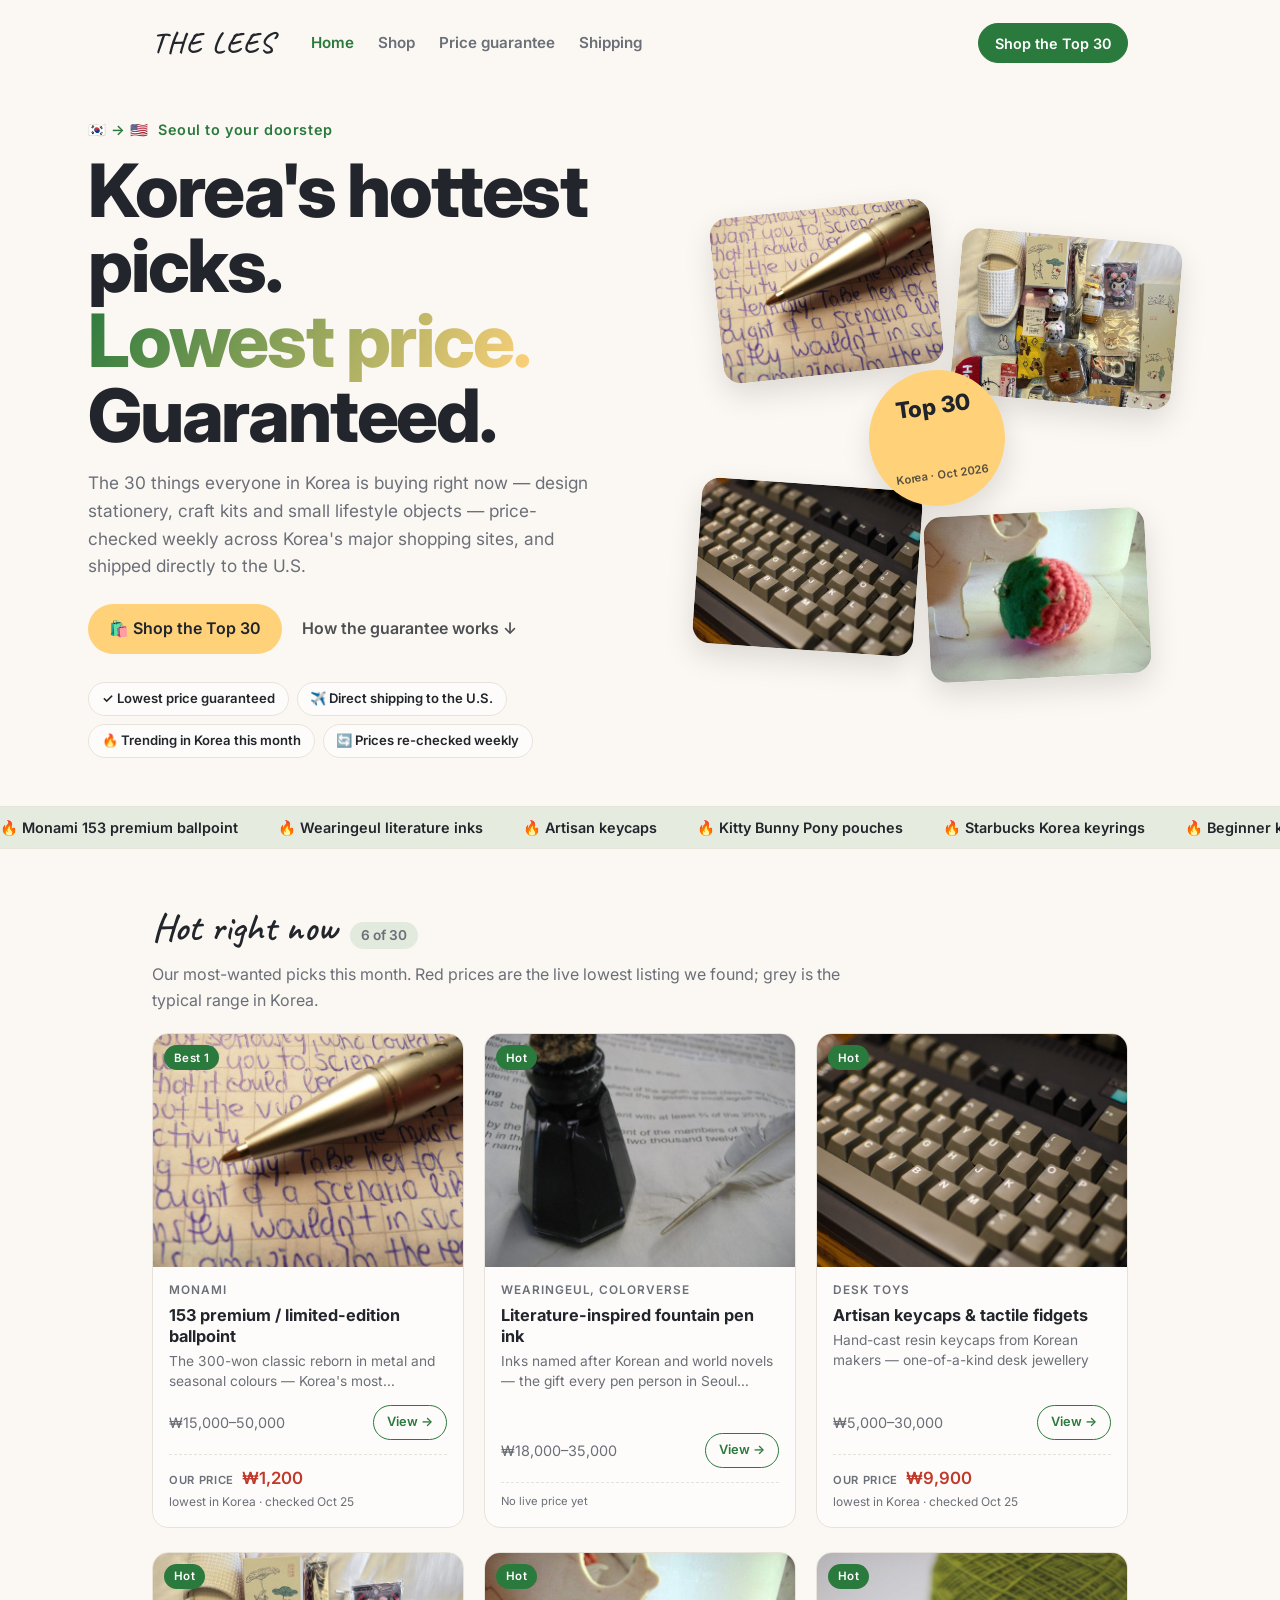
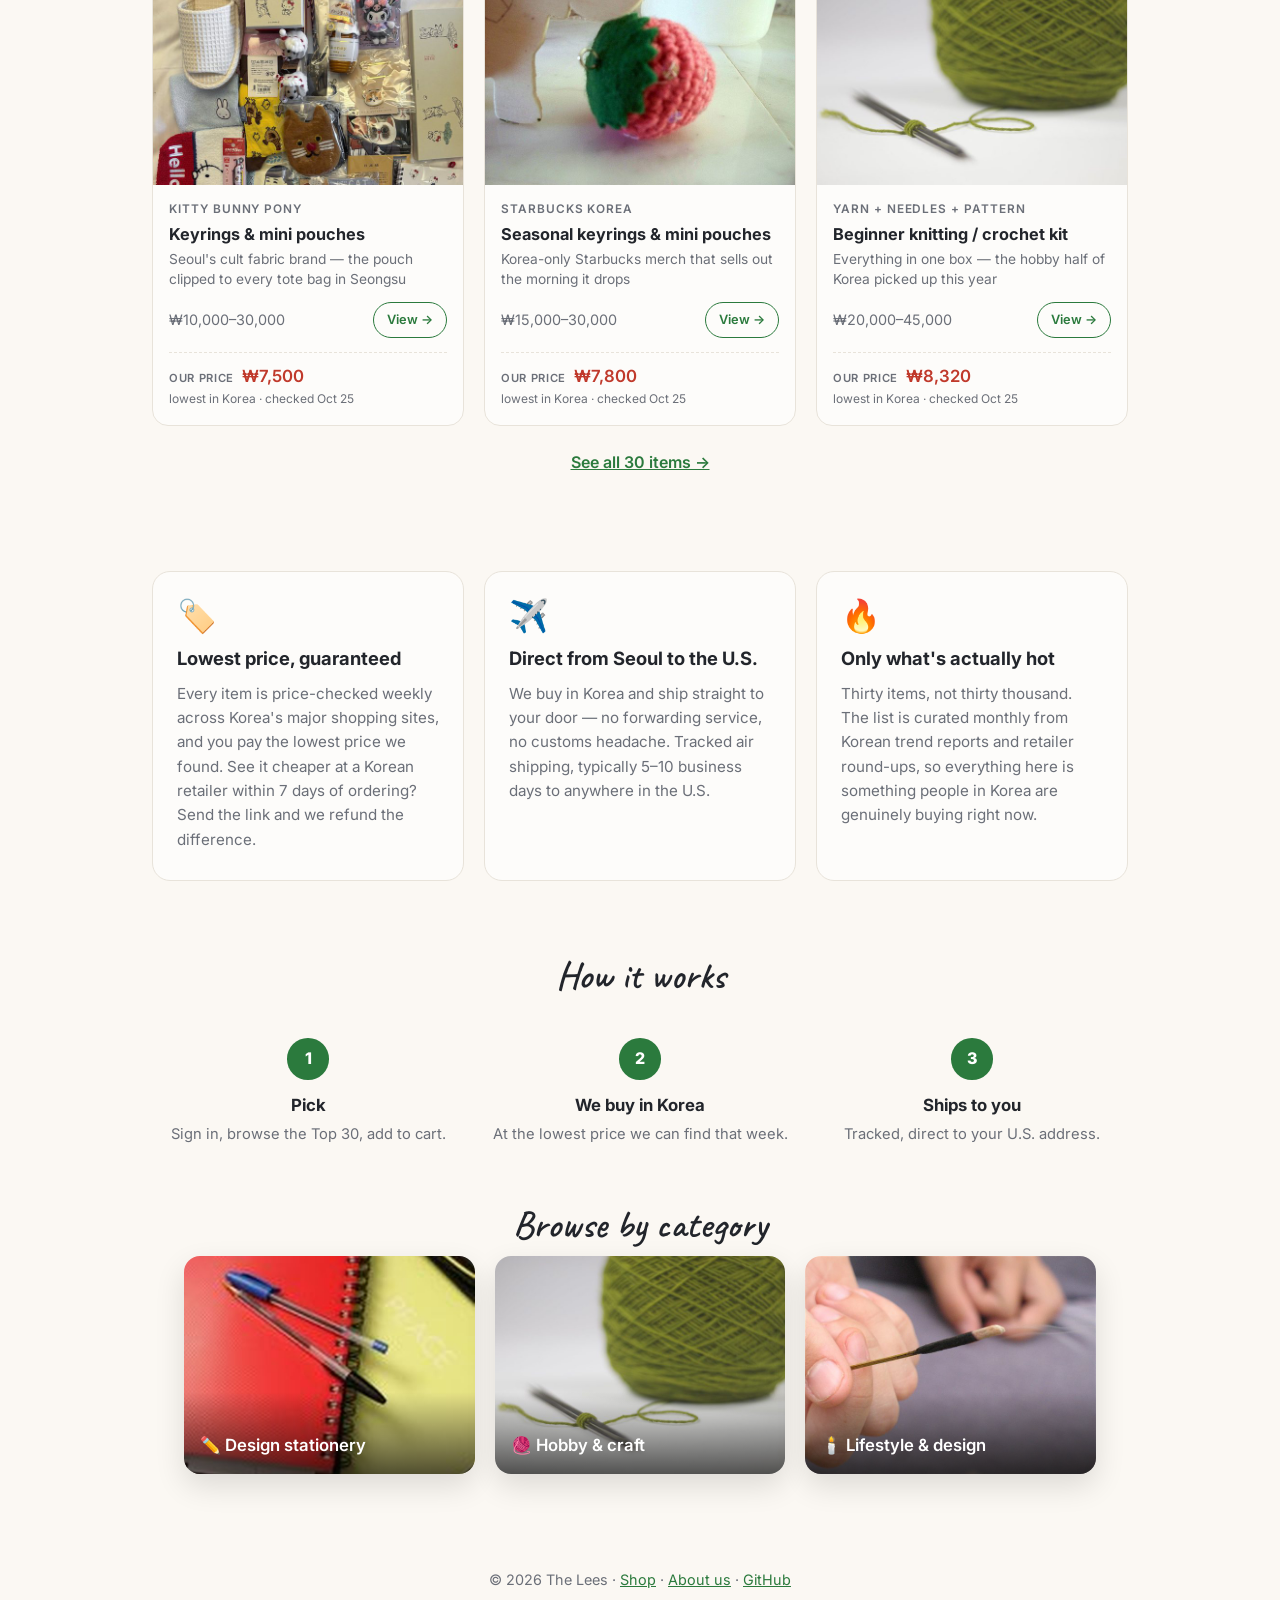
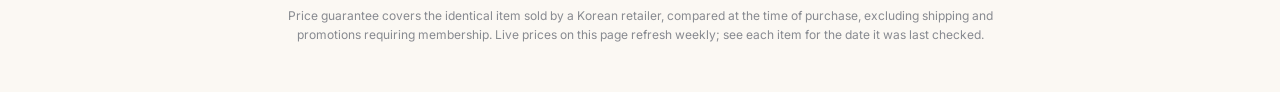
==== commit 89b98d79: "Hide price sources: show our price only, drop store names, listing links and compare links Co-Author" ====
--- a/index.html
+++ b/index.html
@@ -25,7 +25,7 @@
     <div class="store-hero-text">
       <p class="kicker">🇰🇷 → 🇺🇸 &nbsp;Seoul to your doorstep</p>
       <h1>Korea's hottest picks.<br><span class="hl">Lowest price.</span><br>Guaranteed.</h1>
-      <p class="sub">The 30 things everyone in Korea is buying right now — design stationery, craft kits and small lifestyle objects — price-checked against Google Shopping and Naver Shopping, and shipped directly to the U.S.</p>
+      <p class="sub">The 30 things everyone in Korea is buying right now — design stationery, craft kits and small lifestyle objects — price-checked weekly across Korea's major shopping sites, and shipped directly to the U.S.</p>
       <div class="hero-actions">
         <a class="cta" href="shopping.html">🛍️ Shop the Top 30</a>
         <a class="ghost" href="#guarantee">How the guarantee works ↓</a>
@@ -61,51 +61,51 @@
     <p class="note">Our most-wanted picks this month. Red prices are the live lowest listing we found; grey is the typical range in Korea.</p>
     <div class="grid">
       <article class="card" data-id="s1">
-        <div class="card-img"><span class="badge hot">Best 1</span><img src="img/shop/s1.jpg" alt="" loading="lazy" width="640" height="480"></div>
+        <div class="card-img"><span class="badge hot">Best 1</span><a href="product.html?id=s1"><img src="img/shop/s1.jpg" alt="" loading="lazy" width="640" height="480"></a></div>
         <div class="card-body">
-          <p class="brand">Monami</p><h3>153 premium / limited-edition ballpoint</h3>
+          <p class="brand">Monami</p><h3><a href="product.html?id=s1">153 premium / limited-edition ballpoint</a></h3>
           <p class="why">The 300-won classic reborn in metal and seasonal colours — Korea's most collectible pen</p>
-          <div class="card-foot"><span class="price">₩15,000–50,000</span><a class="add" href="shopping.html#stationery">View →</a></div>
+          <div class="card-foot"><span class="price">₩15,000–50,000</span><a class="add" href="product.html?id=s1">View →</a></div>
         </div>
       </article>
       <article class="card" data-id="s7">
-        <div class="card-img"><span class="badge hot">Hot</span><img src="img/shop/s7.jpg" alt="" loading="lazy" width="640" height="480"></div>
+        <div class="card-img"><span class="badge hot">Hot</span><a href="product.html?id=s7"><img src="img/shop/s7.jpg" alt="" loading="lazy" width="640" height="480"></a></div>
         <div class="card-body">
-          <p class="brand">Wearingeul, Colorverse</p><h3>Literature-inspired fountain pen ink</h3>
+          <p class="brand">Wearingeul, Colorverse</p><h3><a href="product.html?id=s7">Literature-inspired fountain pen ink</a></h3>
           <p class="why">Inks named after Korean and world novels — the gift every pen person in Seoul wants</p>
-          <div class="card-foot"><span class="price">₩18,000–35,000</span><a class="add" href="shopping.html#stationery">View →</a></div>
+          <div class="card-foot"><span class="price">₩18,000–35,000</span><a class="add" href="product.html?id=s7">View →</a></div>
         </div>
       </article>
       <article class="card" data-id="c8">
-        <div class="card-img"><span class="badge hot">Hot</span><img src="img/shop/c8.jpg" alt="" loading="lazy" width="640" height="480"></div>
+        <div class="card-img"><span class="badge hot">Hot</span><a href="product.html?id=c8"><img src="img/shop/c8.jpg" alt="" loading="lazy" width="640" height="480"></a></div>
         <div class="card-body">
-          <p class="brand">Desk toys</p><h3>Artisan keycaps &amp; tactile fidgets</h3>
+          <p class="brand">Desk toys</p><h3><a href="product.html?id=c8">Artisan keycaps &amp; tactile fidgets</a></h3>
           <p class="why">Hand-cast resin keycaps from Korean makers — one-of-a-kind desk jewellery</p>
-          <div class="card-foot"><span class="price">₩5,000–30,000</span><a class="add" href="shopping.html#craft">View →</a></div>
+          <div class="card-foot"><span class="price">₩5,000–30,000</span><a class="add" href="product.html?id=c8">View →</a></div>
         </div>
       </article>
       <article class="card" data-id="l6">
-        <div class="card-img"><span class="badge hot">Hot</span><img src="img/shop/l6.jpg" alt="" loading="lazy" width="640" height="480"></div>
+        <div class="card-img"><span class="badge hot">Hot</span><a href="product.html?id=l6"><img src="img/shop/l6.jpg" alt="" loading="lazy" width="640" height="480"></a></div>
         <div class="card-body">
-          <p class="brand">Kitty Bunny Pony</p><h3>Keyrings &amp; mini pouches</h3>
+          <p class="brand">Kitty Bunny Pony</p><h3><a href="product.html?id=l6">Keyrings &amp; mini pouches</a></h3>
           <p class="why">Seoul's cult fabric brand — the pouch clipped to every tote bag in Seongsu</p>
-          <div class="card-foot"><span class="price">₩10,000–30,000</span><a class="add" href="shopping.html#lifestyle">View →</a></div>
+          <div class="card-foot"><span class="price">₩10,000–30,000</span><a class="add" href="product.html?id=l6">View →</a></div>
         </div>
       </article>
       <article class="card" data-id="l9">
-        <div class="card-img"><span class="badge hot">Hot</span><img src="img/shop/l9.jpg" alt="" loading="lazy" width="640" height="480"></div>
+        <div class="card-img"><span class="badge hot">Hot</span><a href="product.html?id=l9"><img src="img/shop/l9.jpg" alt="" loading="lazy" width="640" height="480"></a></div>
         <div class="card-body">
-          <p class="brand">Starbucks Korea</p><h3>Seasonal keyrings &amp; mini pouches</h3>
+          <p class="brand">Starbucks Korea</p><h3><a href="product.html?id=l9">Seasonal keyrings &amp; mini pouches</a></h3>
           <p class="why">Korea-only Starbucks merch that sells out the morning it drops</p>
-          <div class="card-foot"><span class="price">₩15,000–30,000</span><a class="add" href="shopping.html#lifestyle">View →</a></div>
+          <div class="card-foot"><span class="price">₩15,000–30,000</span><a class="add" href="product.html?id=l9">View →</a></div>
         </div>
       </article>
       <article class="card" data-id="c1">
-        <div class="card-img"><span class="badge hot">Hot</span><img src="img/shop/c1.jpg" alt="" loading="lazy" width="640" height="480"></div>
+        <div class="card-img"><span class="badge hot">Hot</span><a href="product.html?id=c1"><img src="img/shop/c1.jpg" alt="" loading="lazy" width="640" height="480"></a></div>
         <div class="card-body">
-          <p class="brand">Yarn + needles + pattern</p><h3>Beginner knitting / crochet kit</h3>
+          <p class="brand">Yarn + needles + pattern</p><h3><a href="product.html?id=c1">Beginner knitting / crochet kit</a></h3>
           <p class="why">Everything in one box — the hobby half of Korea picked up this year</p>
-          <div class="card-foot"><span class="price">₩20,000–45,000</span><a class="add" href="shopping.html#craft">View →</a></div>
+          <div class="card-foot"><span class="price">₩20,000–45,000</span><a class="add" href="product.html?id=c1">View →</a></div>
         </div>
       </article>
     </div>
@@ -116,7 +116,7 @@
     <div class="pillar">
       <div class="pillar-icon">🏷️</div>
       <h3>Lowest price, guaranteed</h3>
-      <p>Every item is checked weekly against Google Shopping and Naver Shopping, Korea's two biggest price engines, and you pay the lowest listing we found. See it cheaper at a Korean retailer within 7 days of ordering? Send the link and we refund the difference.</p>
+      <p>Every item is price-checked weekly across Korea's major shopping sites, and you pay the lowest price we found. See it cheaper at a Korean retailer within 7 days of ordering? Send the link and we refund the difference.</p>
     </div>
     <div class="pillar" id="shipping">
       <div class="pillar-icon">✈️</div>
--- a/style.css
+++ b/style.css
@@ -187,12 +187,7 @@
 .deal-label.muted { font-weight: 400; text-transform: none; letter-spacing: 0; }
 .deal-price { font-weight: 600; font-size: 1.05rem; color: #c0392b; }
 .deal-meta { grid-column: 1 / -1; font-size: .75rem; color: var(--muted); }
-.deal-best:hover .deal-price { text-decoration: underline; }
-.deal-compare { font-size: .74rem; color: var(--muted); }
-.deal-compare a { color: var(--accent); text-decoration: none; }
-.deal-compare a:hover { text-decoration: underline; }
 .price { color: var(--muted); font-weight: 400; font-size: .9rem; }
-@media (max-width: 480px) { .deal-compare { display: none; } }
 
 /* ---------- storefront home ---------- */
 .home .topbar .btn.primary { text-decoration: none; margin-left: auto; white-space: nowrap; }
@@ -244,3 +239,79 @@
 .home .add { white-space: nowrap; }
 @media (max-width: 480px) { .home .add { padding: .3rem .55rem; font-size: .72rem; } }
 @media (prefers-color-scheme: dark) { .btn.primary { color: #14161b; } }
+
+/* ---------- product detail ---------- */
+.product { max-width: 64rem; margin: 0 auto; padding: .5rem 1.5rem 3rem; }
+.crumbs { font-size: .85rem; color: var(--muted); margin: .5rem 0 1.5rem; }
+.crumbs a { color: var(--muted); text-decoration: none; }
+.crumbs a:hover { color: var(--accent); }
+.p-top { display: grid; grid-template-columns: minmax(0, 1fr) minmax(0, 1fr); gap: 2.5rem; align-items: start; }
+.p-gallery { margin: 0; }
+.p-img { --x: 50%; --y: 50%; aspect-ratio: 4 / 3; border-radius: 20px; overflow: hidden; background: #e9e5de; box-shadow: var(--shadow); cursor: zoom-in; }
+.p-img img { width: 100%; height: 100%; object-fit: cover; display: block; transition: transform .35s ease; transform-origin: var(--x) var(--y); }
+.p-img:hover img { transform: scale(1.6); }
+.p-gallery figcaption { display: flex; flex-wrap: wrap; gap: .5rem; margin-top: .9rem; }
+.p-gallery .badge { position: static; font-size: .78rem; }
+.chip { font-size: .78rem; font-weight: 600; padding: .25rem .7rem; border-radius: 999px; border: 1px solid var(--border); color: var(--muted); }
+.p-buy h1 { margin: 0 0 .4rem; font-size: clamp(1.7rem, 3.4vw, 2.4rem); line-height: 1.12; letter-spacing: -.02em; }
+.tagline { margin: 0 0 1.25rem; font-family: Caveat, cursive; font-size: 1.6rem; color: var(--accent); line-height: 1.2; }
+.p-price { display: grid; grid-template-columns: auto 1fr; gap: 1.25rem; align-items: end; padding: 1rem 1.1rem; border-radius: 16px; background: color-mix(in srgb, var(--paper) 55%, var(--bg)); border: 1px solid var(--border); }
+.p-low, .p-typical { display: flex; flex-direction: column; gap: .15rem; }
+.deal-price.big { font-size: 2rem; line-height: 1; }
+.save { align-self: flex-start; font-size: .72rem; font-weight: 600; color: #fff; background: #c0392b; border-radius: 999px; padding: .1rem .55rem; margin: .25rem 0; }
+.p-typical span:last-child { font-weight: 600; color: var(--muted); }
+.p-bar { margin: 1.25rem 0 0; }
+.p-bar .track { position: relative; height: 10px; border-radius: 999px; background: color-mix(in srgb, var(--fg) 10%, transparent); margin: 1rem 0 .4rem; }
+.p-bar .fill { position: absolute; top: 0; bottom: 0; border-radius: 999px; background: color-mix(in srgb, var(--accent) 45%, transparent); }
+.p-bar .dot { position: absolute; top: 50%; width: 16px; height: 16px; border-radius: 50%; translate: -50% -50%; background: var(--paper); border: 3px solid var(--muted); box-shadow: 0 2px 6px rgba(0,0,0,.2); }
+.p-bar .dot.best { border-color: #c0392b; width: 20px; height: 20px; z-index: 1; }
+.p-bar .ticks { display: flex; justify-content: space-between; font-size: .72rem; color: var(--muted); }
+.p-bar .legend { margin: .4rem 0 0; font-size: .72rem; color: var(--muted); }
+.sw { display: inline-block; width: 10px; height: 10px; border-radius: 50%; vertical-align: -1px; }
+.sw-fill { border-radius: 3px; width: 16px; background: color-mix(in srgb, var(--accent) 45%, transparent); }
+.sw-dot { border: 2px solid var(--muted); background: var(--paper); }
+.sw-best { border-color: #c0392b; }
+.p-cart { display: flex; gap: .75rem; align-items: stretch; margin-top: 1.5rem; }
+.p-cart .qty { border: 1px solid var(--border); border-radius: 999px; padding: .2rem; gap: 0; }
+.p-cart .qty button { border: 0; background: none; color: var(--fg); width: 2.2rem; height: 2.2rem; font-size: 1.1rem; }
+.p-cart input { width: 2.2rem; text-align: center; border: 0; background: none; font: inherit; font-weight: 600; color: var(--fg); -moz-appearance: textfield; }
+.p-cart input::-webkit-outer-spin-button, .p-cart input::-webkit-inner-spin-button { -webkit-appearance: none; }
+.add.primary { flex: 1; font-size: 1rem; padding: .7rem 1.4rem; background: var(--accent); color: #fff; }
+.add.primary:hover { filter: brightness(1.08); }
+.p-promise { list-style: none; margin: 1.25rem 0 0; padding: 0; display: grid; gap: .45rem; font-size: .88rem; color: var(--muted); }
+.p-promise b { color: var(--fg); }
+.p-highlights { display: grid; gap: 1rem; grid-template-columns: repeat(auto-fit, minmax(11rem, 1fr)); margin-top: 3rem; }
+.hl-card { padding: 1.1rem 1.1rem 1rem; border-radius: 16px; border: 1px solid var(--border); background: color-mix(in srgb, var(--paper) 55%, var(--bg)); }
+.hl-icon { font-size: 1.6rem; line-height: 1; display: block; margin-bottom: .5rem; }
+.hl-card h3 { margin: 0 0 .25rem; font-size: .98rem; }
+.hl-card p { margin: 0; font-size: .85rem; color: var(--muted); }
+.p-body { display: grid; grid-template-columns: minmax(0, 1.4fr) minmax(0, 1fr); gap: 2.5rem; margin-top: 3rem; }
+.p-story h2, .p-ship h2, .p-related h2 { text-align: left; }
+.p-story p { color: var(--fg); font-size: 1.02rem; line-height: 1.7; }
+.heat { padding: 1.1rem 1.2rem; border-radius: 16px; background: linear-gradient(135deg, color-mix(in srgb, #ff7a3d 18%, transparent), color-mix(in srgb, #ffd27a 18%, transparent)); border: 1px solid var(--border); }
+.heat h3 { margin: 0 0 .5rem; font-size: 1rem; }
+.heat p { margin: .5rem 0 0; font-size: .88rem; color: var(--muted); }
+.flames { display: flex; gap: .3rem; }
+.flames span { width: 2.2rem; height: .7rem; border-radius: 999px; background: color-mix(in srgb, var(--fg) 10%, transparent); }
+.flames span.on { background: linear-gradient(90deg, #ff7a3d, #ffb13d); }
+.specs { width: 100%; border-collapse: collapse; margin-top: 1.25rem; font-size: .9rem; }
+.specs caption { text-align: left; font-weight: 600; margin-bottom: .4rem; }
+.specs th { text-align: left; font-weight: 600; color: var(--muted); padding: .55rem .6rem .55rem 0; vertical-align: top; white-space: nowrap; border-top: 1px solid var(--border); }
+.specs td { padding: .55rem 0; border-top: 1px solid var(--border); }
+.p-ship { margin-top: 3rem; }
+.route { list-style: none; margin: 1.5rem 0 0; padding: 0; display: grid; grid-template-columns: repeat(4, 1fr); position: relative; }
+.route::before { content: ""; position: absolute; top: 1.1rem; left: 12.5%; right: 12.5%; height: 3px; background: repeating-linear-gradient(90deg, var(--accent) 0 8px, transparent 8px 14px); }
+.route li { text-align: center; display: flex; flex-direction: column; align-items: center; gap: .2rem; font-size: .9rem; position: relative; }
+.route b { margin-top: .5rem; }
+.route small { color: var(--muted); font-size: .78rem; }
+.dot-step { width: 2.2rem; height: 2.2rem; border-radius: 50%; background: var(--accent); color: #fff; display: grid; place-items: center; font-weight: 800; box-shadow: 0 0 0 6px var(--bg); }
+.p-related { margin-top: 3rem; }
+.card h3 a, .card-img a { color: inherit; text-decoration: none; }
+.card-img a { display: block; height: 100%; }
+@media (max-width: 760px) {
+  .p-top, .p-body { grid-template-columns: 1fr; gap: 1.5rem; }
+  .p-price { grid-template-columns: 1fr; gap: .6rem; }
+  .route { grid-template-columns: repeat(2, 1fr); gap: 1.25rem 0; }
+  .route::before { display: none; }
+  .p-img:hover img { transform: none; }
+}
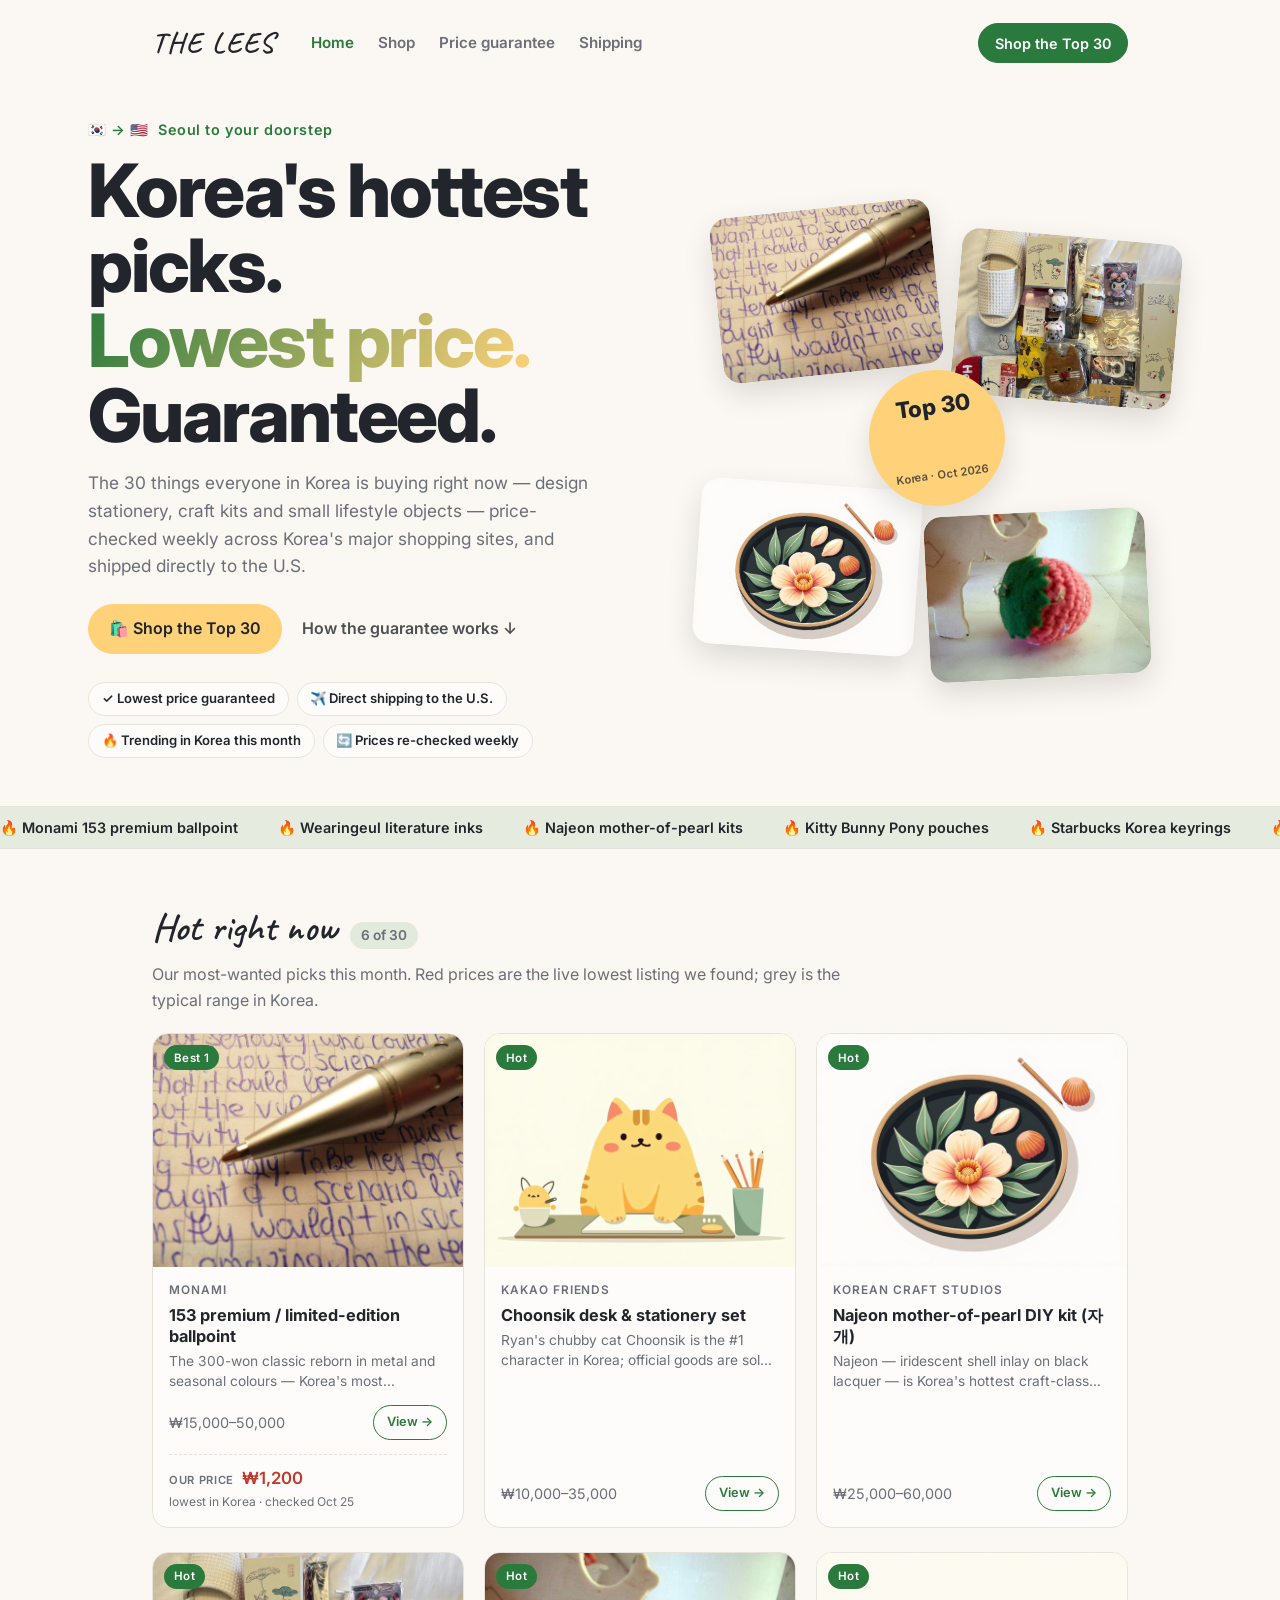
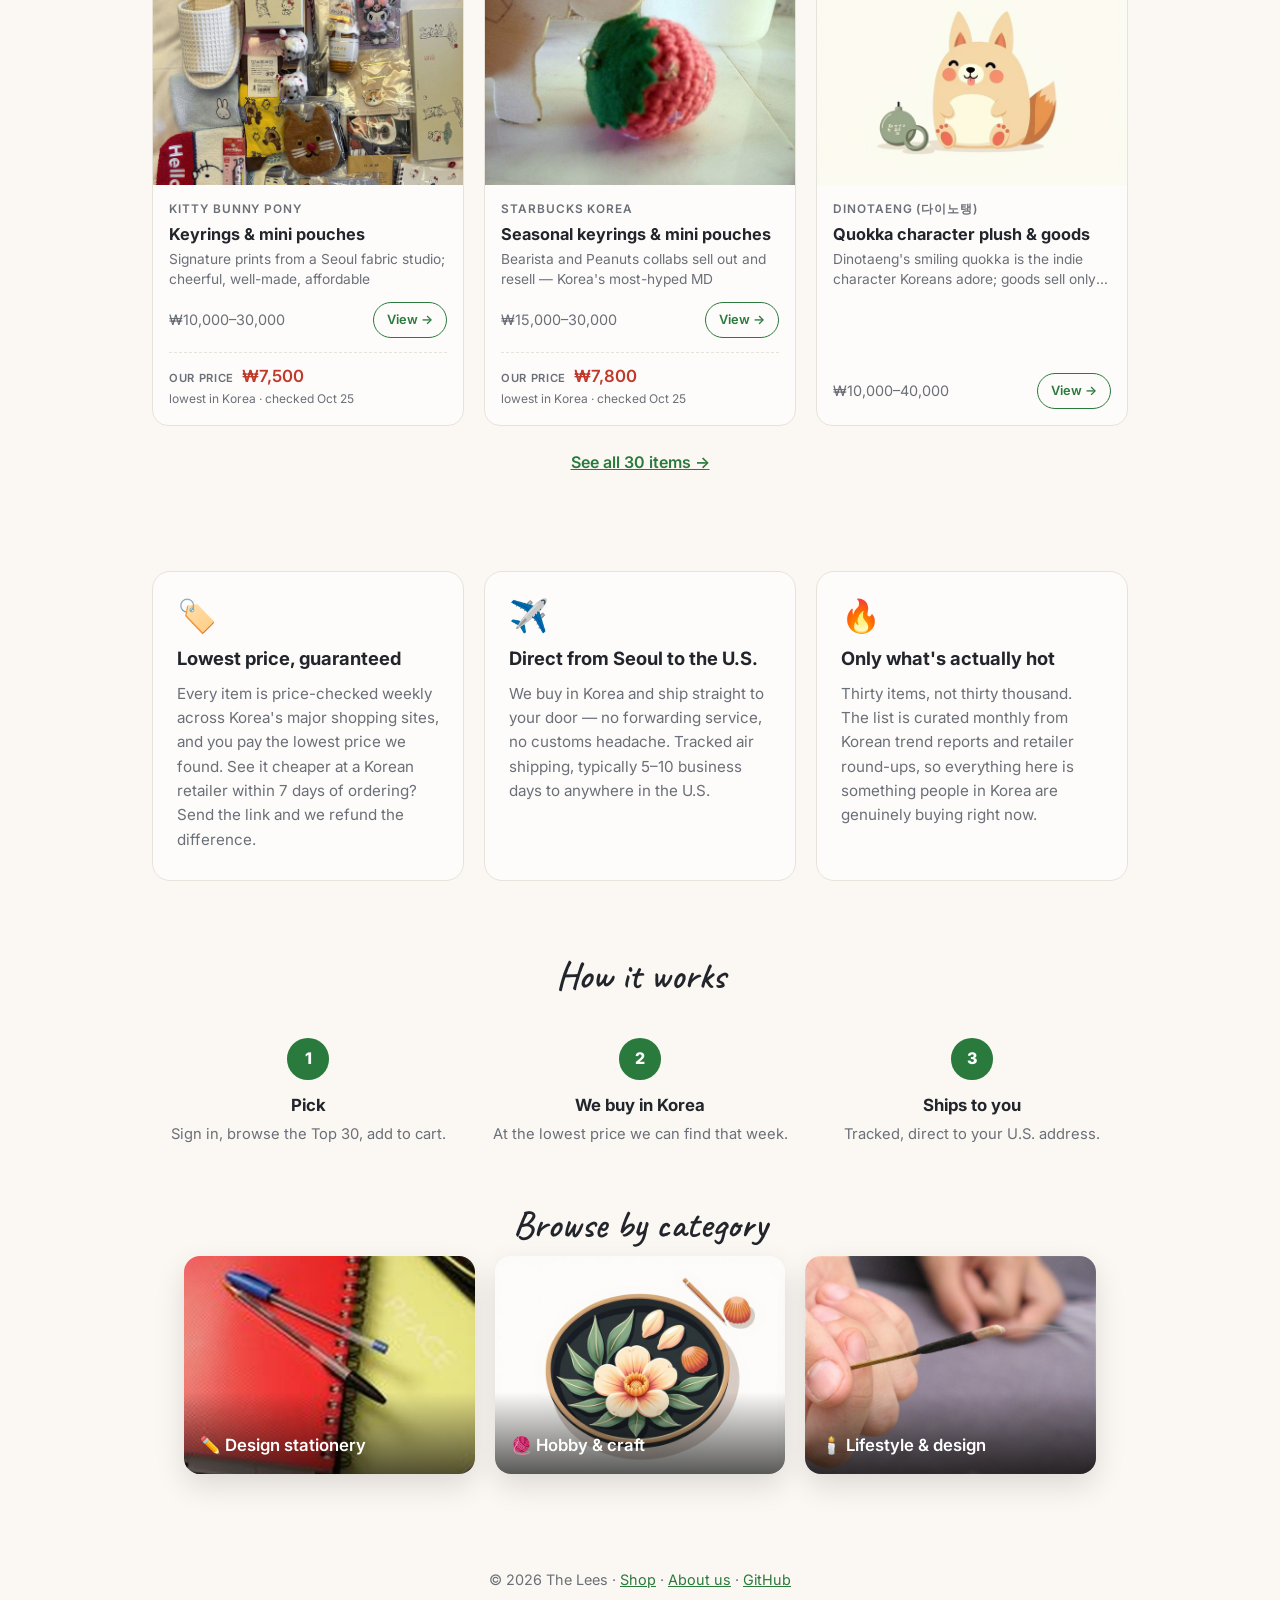
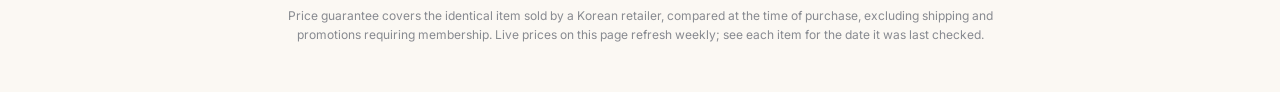
==== commit e0517065: "Revise catalog: drop US-available items, add 14 Korea-only products Remove 14 items a US customer ca" ====
--- a/index.html
+++ b/index.html
@@ -40,7 +40,7 @@
     <div class="store-hero-art" aria-hidden="true">
       <img class="float a" src="img/shop/s1.jpg" alt="">
       <img class="float b" src="img/shop/l6.jpg" alt="">
-      <img class="float c" src="img/shop/c8.jpg" alt="">
+      <img class="float c" src="img/shop/c11.jpg" alt="">
       <img class="float d" src="img/shop/l9.jpg" alt="">
       <span class="sticker">Top 30<br><small>Korea · Oct 2026</small></span>
     </div>
@@ -48,8 +48,8 @@
 
   <div class="ticker" aria-hidden="true">
     <div class="ticker-track">
-      <span>🔥 Monami 153 premium ballpoint</span><span>🔥 Wearingeul literature inks</span><span>🔥 Artisan keycaps</span><span>🔥 Kitty Bunny Pony pouches</span><span>🔥 Starbucks Korea keyrings</span><span>🔥 Beginner knitting kits</span><span>🔥 29edition incense</span><span>🔥 Appree leaf sticky notes</span>
-      <span>🔥 Monami 153 premium ballpoint</span><span>🔥 Wearingeul literature inks</span><span>🔥 Artisan keycaps</span><span>🔥 Kitty Bunny Pony pouches</span><span>🔥 Starbucks Korea keyrings</span><span>🔥 Beginner knitting kits</span><span>🔥 29edition incense</span><span>🔥 Appree leaf sticky notes</span>
+      <span>🔥 Monami 153 premium ballpoint</span><span>🔥 Wearingeul literature inks</span><span>🔥 Najeon mother-of-pearl kits</span><span>🔥 Kitty Bunny Pony pouches</span><span>🔥 Starbucks Korea keyrings</span><span>🔥 Choonsik desk sets</span><span>🔥 29edition incense</span><span>🔥 Dinotaeng quokka plush</span>
+      <span>🔥 Monami 153 premium ballpoint</span><span>🔥 Wearingeul literature inks</span><span>🔥 Najeon mother-of-pearl kits</span><span>🔥 Kitty Bunny Pony pouches</span><span>🔥 Starbucks Korea keyrings</span><span>🔥 Choonsik desk sets</span><span>🔥 29edition incense</span><span>🔥 Dinotaeng quokka plush</span>
     </div>
   </div>
 
@@ -60,52 +60,58 @@
     </div>
     <p class="note">Our most-wanted picks this month. Red prices are the live lowest listing we found; grey is the typical range in Korea.</p>
     <div class="grid">
-      <article class="card" data-id="s1">
+        <article class="card" data-id="s1">
         <div class="card-img"><span class="badge hot">Best 1</span><a href="product.html?id=s1"><img src="img/shop/s1.jpg" alt="" loading="lazy" width="640" height="480"></a></div>
         <div class="card-body">
-          <p class="brand">Monami</p><h3><a href="product.html?id=s1">153 premium / limited-edition ballpoint</a></h3>
-          <p class="why">The 300-won classic reborn in metal and seasonal colours — Korea's most collectible pen</p>
+          <p class="brand">Monami</p>
+          <h3><a href="product.html?id=s1">153 premium / limited-edition ballpoint</a></h3>
+          <p class="why">The 300-won classic reborn in metal and seasonal colours — Korea&#x27;s most collectible pen</p>
           <div class="card-foot"><span class="price">₩15,000–50,000</span><a class="add" href="product.html?id=s1">View →</a></div>
         </div>
       </article>
-      <article class="card" data-id="s7">
-        <div class="card-img"><span class="badge hot">Hot</span><a href="product.html?id=s7"><img src="img/shop/s7.jpg" alt="" loading="lazy" width="640" height="480"></a></div>
+      <article class="card" data-id="s13">
+        <div class="card-img"><span class="badge hot">Hot</span><a href="product.html?id=s13"><img src="img/shop/s13.jpg" alt="" loading="lazy" width="640" height="480"></a></div>
         <div class="card-body">
-          <p class="brand">Wearingeul, Colorverse</p><h3><a href="product.html?id=s7">Literature-inspired fountain pen ink</a></h3>
-          <p class="why">Inks named after Korean and world novels — the gift every pen person in Seoul wants</p>
-          <div class="card-foot"><span class="price">₩18,000–35,000</span><a class="add" href="product.html?id=s7">View →</a></div>
+          <p class="brand">Kakao Friends</p>
+          <h3><a href="product.html?id=s13">Choonsik desk &amp; stationery set</a></h3>
+          <p class="why">Ryan&#x27;s chubby cat Choonsik is the #1 character in Korea; official goods are sold only in Kakao Friends stores</p>
+          <div class="card-foot"><span class="price">₩10,000–35,000</span><a class="add" href="product.html?id=s13">View →</a></div>
         </div>
       </article>
-      <article class="card" data-id="c8">
-        <div class="card-img"><span class="badge hot">Hot</span><a href="product.html?id=c8"><img src="img/shop/c8.jpg" alt="" loading="lazy" width="640" height="480"></a></div>
+      <article class="card" data-id="c11">
+        <div class="card-img"><span class="badge hot">Hot</span><a href="product.html?id=c11"><img src="img/shop/c11.jpg" alt="" loading="lazy" width="640" height="480"></a></div>
         <div class="card-body">
-          <p class="brand">Desk toys</p><h3><a href="product.html?id=c8">Artisan keycaps &amp; tactile fidgets</a></h3>
-          <p class="why">Hand-cast resin keycaps from Korean makers — one-of-a-kind desk jewellery</p>
-          <div class="card-foot"><span class="price">₩5,000–30,000</span><a class="add" href="product.html?id=c8">View →</a></div>
+          <p class="brand">Korean craft studios</p>
+          <h3><a href="product.html?id=c11">Najeon mother-of-pearl DIY kit (자개)</a></h3>
+          <p class="why">Najeon — iridescent shell inlay on black lacquer — is Korea&#x27;s hottest craft-class trend, now in take-home kits</p>
+          <div class="card-foot"><span class="price">₩25,000–60,000</span><a class="add" href="product.html?id=c11">View →</a></div>
         </div>
       </article>
       <article class="card" data-id="l6">
         <div class="card-img"><span class="badge hot">Hot</span><a href="product.html?id=l6"><img src="img/shop/l6.jpg" alt="" loading="lazy" width="640" height="480"></a></div>
         <div class="card-body">
-          <p class="brand">Kitty Bunny Pony</p><h3><a href="product.html?id=l6">Keyrings &amp; mini pouches</a></h3>
-          <p class="why">Seoul's cult fabric brand — the pouch clipped to every tote bag in Seongsu</p>
+          <p class="brand">Kitty Bunny Pony</p>
+          <h3><a href="product.html?id=l6">Keyrings &amp; mini pouches</a></h3>
+          <p class="why">Signature prints from a Seoul fabric studio; cheerful, well-made, affordable</p>
           <div class="card-foot"><span class="price">₩10,000–30,000</span><a class="add" href="product.html?id=l6">View →</a></div>
         </div>
       </article>
       <article class="card" data-id="l9">
         <div class="card-img"><span class="badge hot">Hot</span><a href="product.html?id=l9"><img src="img/shop/l9.jpg" alt="" loading="lazy" width="640" height="480"></a></div>
         <div class="card-body">
-          <p class="brand">Starbucks Korea</p><h3><a href="product.html?id=l9">Seasonal keyrings &amp; mini pouches</a></h3>
-          <p class="why">Korea-only Starbucks merch that sells out the morning it drops</p>
+          <p class="brand">Starbucks Korea</p>
+          <h3><a href="product.html?id=l9">Seasonal keyrings &amp; mini pouches</a></h3>
+          <p class="why">Bearista and Peanuts collabs sell out and resell — Korea&#x27;s most-hyped MD</p>
           <div class="card-foot"><span class="price">₩15,000–30,000</span><a class="add" href="product.html?id=l9">View →</a></div>
         </div>
       </article>
-      <article class="card" data-id="c1">
-        <div class="card-img"><span class="badge hot">Hot</span><a href="product.html?id=c1"><img src="img/shop/c1.jpg" alt="" loading="lazy" width="640" height="480"></a></div>
+      <article class="card" data-id="l14">
+        <div class="card-img"><span class="badge hot">Hot</span><a href="product.html?id=l14"><img src="img/shop/l14.jpg" alt="" loading="lazy" width="640" height="480"></a></div>
         <div class="card-body">
-          <p class="brand">Yarn + needles + pattern</p><h3><a href="product.html?id=c1">Beginner knitting / crochet kit</a></h3>
-          <p class="why">Everything in one box — the hobby half of Korea picked up this year</p>
-          <div class="card-foot"><span class="price">₩20,000–45,000</span><a class="add" href="product.html?id=c1">View →</a></div>
+          <p class="brand">Dinotaeng (다이노탱)</p>
+          <h3><a href="product.html?id=l14">Quokka character plush &amp; goods</a></h3>
+          <p class="why">Dinotaeng&#x27;s smiling quokka is the indie character Koreans adore; goods sell only through Korean stores and pop-ups</p>
+          <div class="card-foot"><span class="price">₩10,000–40,000</span><a class="add" href="product.html?id=l14">View →</a></div>
         </div>
       </article>
     </div>
@@ -143,7 +149,7 @@
     <h2><span class="script">Browse by category</span></h2>
     <div class="teaser-grid">
       <a href="shopping.html#stationery"><img src="img/shop/s3.jpg" alt=""><span>✏️ Design stationery</span></a>
-      <a href="shopping.html#craft"><img src="img/shop/c1.jpg" alt=""><span>🧶 Hobby &amp; craft</span></a>
+      <a href="shopping.html#craft"><img src="img/shop/c11.jpg" alt=""><span>🧶 Hobby &amp; craft</span></a>
       <a href="shopping.html#lifestyle"><img src="img/shop/l3.jpg" alt=""><span>🕯️ Lifestyle &amp; design</span></a>
     </div>
   </section>
--- a/style.css
+++ b/style.css
@@ -247,9 +247,13 @@
 .crumbs a:hover { color: var(--accent); }
 .p-top { display: grid; grid-template-columns: minmax(0, 1fr) minmax(0, 1fr); gap: 2.5rem; align-items: start; }
 .p-gallery { margin: 0; }
-.p-img { --x: 50%; --y: 50%; aspect-ratio: 4 / 3; border-radius: 20px; overflow: hidden; background: #e9e5de; box-shadow: var(--shadow); cursor: zoom-in; }
-.p-img img { width: 100%; height: 100%; object-fit: cover; display: block; transition: transform .35s ease; transform-origin: var(--x) var(--y); }
-.p-img:hover img { transform: scale(1.6); }
+.p-img { position: relative; aspect-ratio: 4 / 3; border-radius: 20px; overflow: hidden; background: #e9e5de; box-shadow: var(--shadow); }
+.p-img img { width: 100%; height: 100%; object-fit: cover; display: block; }
+.p-cap { position: absolute; left: .9rem; right: .9rem; bottom: .9rem; padding: .45rem .8rem; border-radius: 12px; background: color-mix(in srgb, var(--paper) 88%, transparent); backdrop-filter: blur(6px); font-family: Caveat, cursive; font-size: 1.25rem; line-height: 1.2; }
+.p-thumbs { display: grid; grid-template-columns: repeat(4, 1fr); gap: .6rem; margin-top: .7rem; }
+.p-thumbs button { padding: 0; border: 2px solid transparent; border-radius: 12px; overflow: hidden; background: #e9e5de; aspect-ratio: 4 / 3; cursor: pointer; opacity: .75; transition: opacity .2s, border-color .2s; }
+.p-thumbs button img { width: 100%; height: 100%; object-fit: cover; display: block; }
+.p-thumbs button:hover, .p-thumbs button.on { opacity: 1; border-color: var(--accent); }
 .p-gallery figcaption { display: flex; flex-wrap: wrap; gap: .5rem; margin-top: .9rem; }
 .p-gallery .badge { position: static; font-size: .78rem; }
 .chip { font-size: .78rem; font-weight: 600; padding: .25rem .7rem; border-radius: 999px; border: 1px solid var(--border); color: var(--muted); }
@@ -313,5 +317,4 @@
   .p-price { grid-template-columns: 1fr; gap: .6rem; }
   .route { grid-template-columns: repeat(2, 1fr); gap: 1.25rem 0; }
   .route::before { display: none; }
-  .p-img:hover img { transform: none; }
-}
+}
